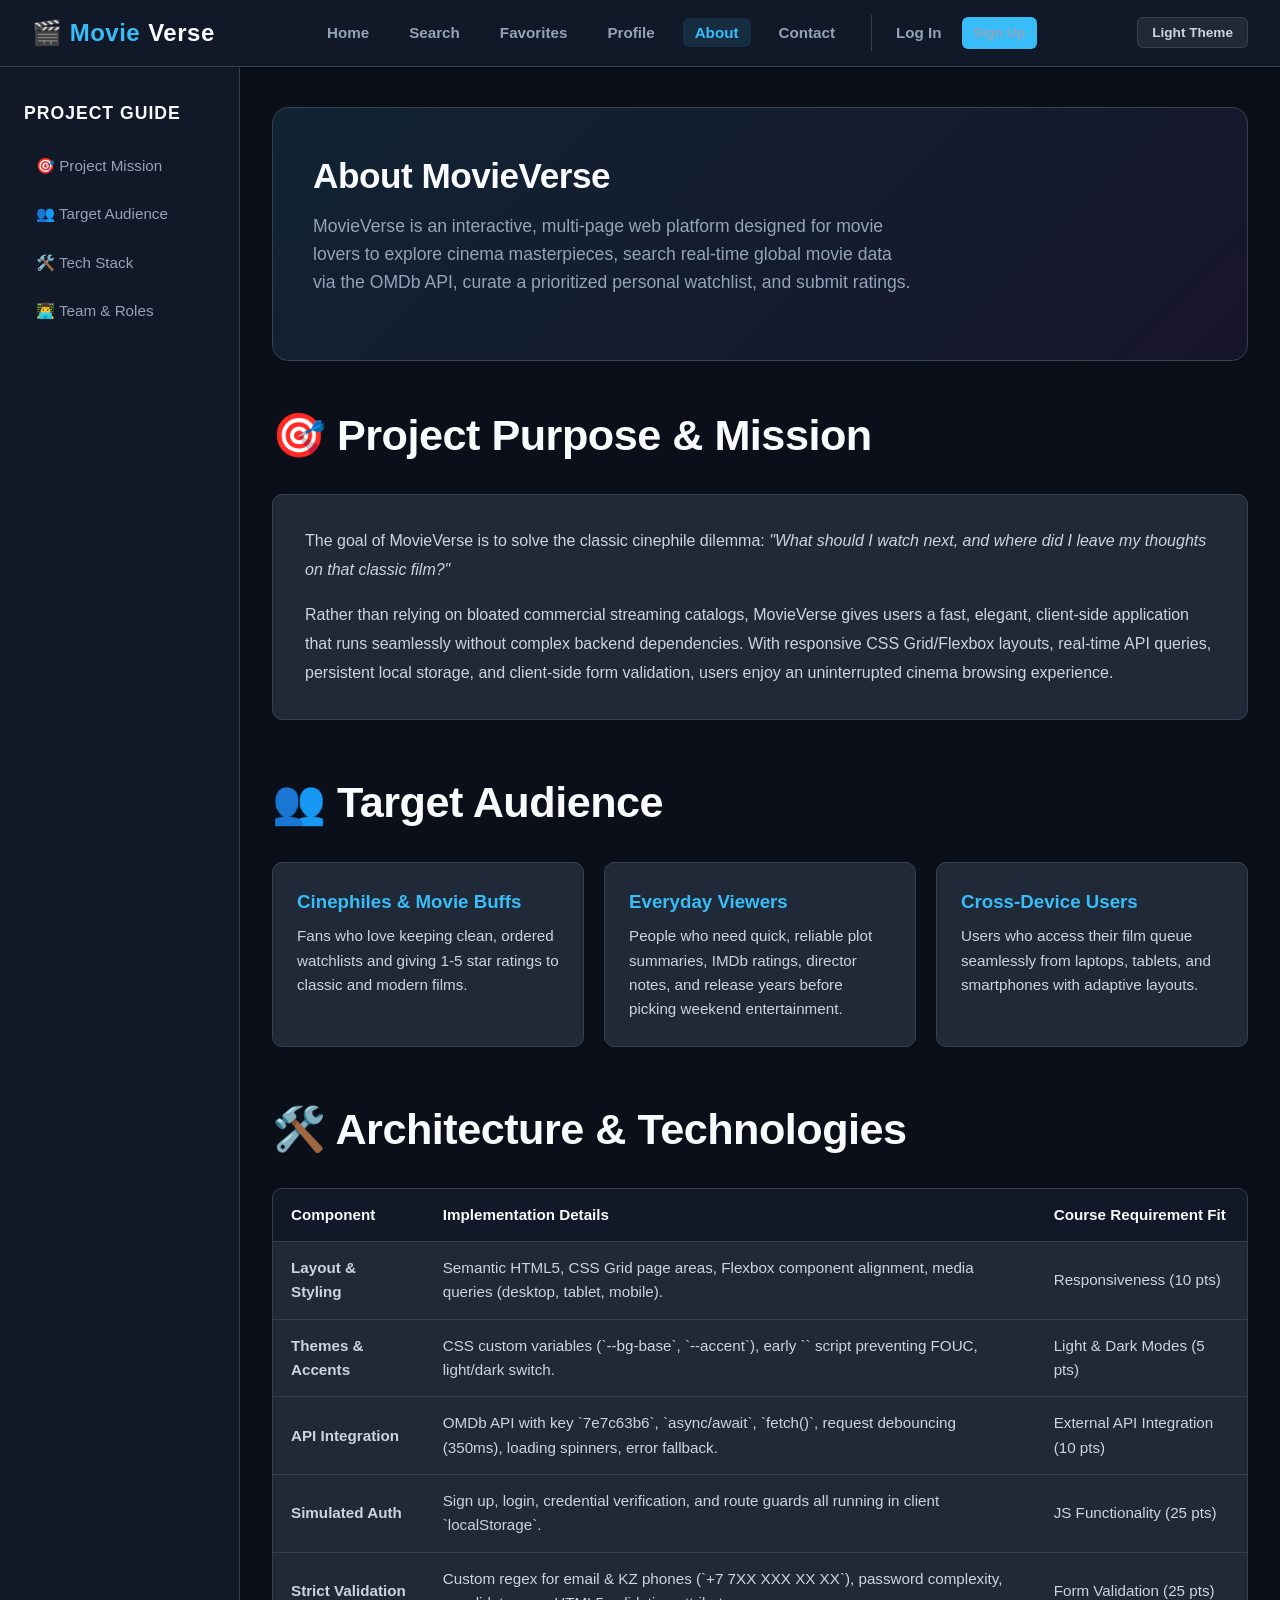
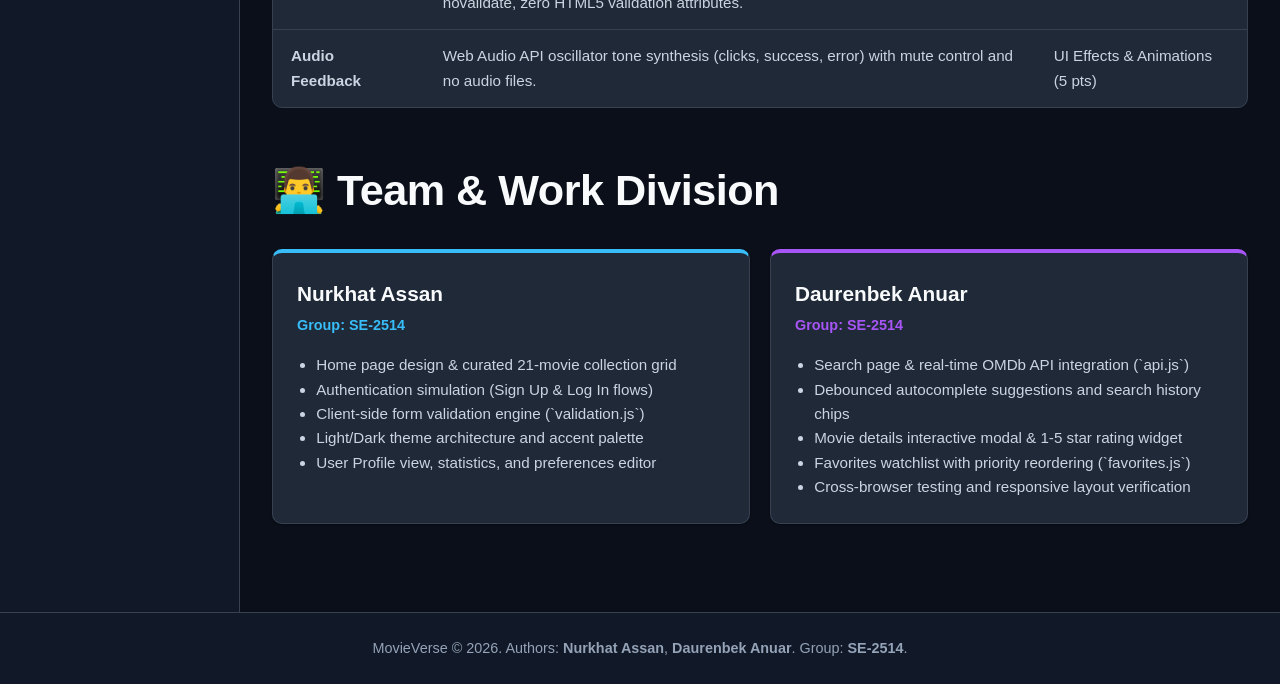
==== about.html @ d2224249 "Final project release: full responsiveness, OMDb API, auth simulation, strict JS validation, 8 pages" ====
<!DOCTYPE html>
<!-- MovieVerse - About Us & Project Architecture
     Authors: Nurkhat Assan, Daurenbek Anuar
     Group: SE-2514
-->
<html lang="en">
<head>
    <meta charset="UTF-8">
    <meta name="viewport" content="width=device-width, initial-scale=1.0">
    <meta name="description" content="Learn about MovieVerse, project mission, target audience, technology stack, and student engineering team behind it.">
    <title>MovieVerse — About</title>
    <link rel="stylesheet" href="css/style.css">
    <script>
        try {
            if (localStorage.getItem("movieverse-theme") === "light") {
                document.documentElement.classList.add("light-theme");
            }
            var savedAccent = localStorage.getItem("movieverse-accent");
            if (savedAccent) {
                document.documentElement.setAttribute("data-accent", savedAccent);
            }
        } catch (e) {}
    </script>
    <script src="js/jquery-4.0.0.min.js" defer></script>
    <script src="js/script.js" defer></script>
    <script src="js/favorites.js" defer></script>
</head>
<body>
    <div id="scroll-progress-bar"></div>
    <div id="toast-container" aria-live="polite"></div>

    <div class="page-layout">
        <!-- Header -->
        <header id="main-header">
            <nav class="nav-menu" aria-label="Main Navigation">
                <a href="index.html" class="logo">
                    🎬 Movie<span>Verse</span>
                </a>
                <ul class="nav-links">
                    <li><a href="index.html">Home</a></li>
                    <li><a href="movie.html">Search</a></li>
                    <li><a href="favorites.html">Favorites</a></li>
                    <li><a href="profile.html">Profile</a></li>
                    <li><a href="about.html" class="active">About</a></li>
                    <li><a href="contact.html">Contact</a></li>
                    <li class="nav-auth" id="nav-auth">
                        <a href="login.html">Log In</a>
                        <a href="signup.html" class="btn" style="padding: 5px 12px; font-size: 0.85rem;">Sign Up</a>
                    </li>
                </ul>
                <div class="header-tools">
                    <button type="button" class="theme-toggle" id="change-background" aria-label="Toggle Theme">
                        Light Theme
                    </button>
                </div>
            </nav>
        </header>

        <!-- Sidebar -->
        <aside class="sidebar">
            <h2>Project Guide</h2>
            <ul>
                <li><a href="#mission">🎯 Project Mission</a></li>
                <li><a href="#audience">👥 Target Audience</a></li>
                <li><a href="#architecture">🛠️ Tech Stack</a></li>
                <li><a href="#team">👨‍💻 Team & Roles</a></li>
            </ul>
        </aside>

        <!-- Main Content -->
        <main>
            <div class="container">
                <section class="greeting-box" id="mission">
                    <h1 class="greeting-text">About MovieVerse</h1>
                    <p class="greeting-subtitle">MovieVerse is an interactive, multi-page web platform designed for movie lovers to explore cinema masterpieces, search real-time global movie data via the OMDb API, curate a prioritized personal watchlist, and submit ratings.</p>
                </section>

                <!-- Project Goal & Description -->
                <section style="margin-bottom: 3rem;">
                    <div class="section-title">
                        <h2>🎯 Project Purpose & Mission</h2>
                    </div>
                    <div style="background: var(--bg-card); padding: 2rem; border-radius: var(--radius-md); border: 1px solid var(--border-color); line-height: 1.8;">
                        <p style="margin-bottom: 1rem;">
                            The goal of MovieVerse is to solve the classic cinephile dilemma: <em>"What should I watch next, and where did I leave my thoughts on that classic film?"</em>
                        </p>
                        <p>
                            Rather than relying on bloated commercial streaming catalogs, MovieVerse gives users a fast, elegant, client-side application that runs seamlessly without complex backend dependencies. With responsive CSS Grid/Flexbox layouts, real-time API queries, persistent local storage, and client-side form validation, users enjoy an uninterrupted cinema browsing experience.
                        </p>
                    </div>
                </section>

                <!-- Target Audience -->
                <section id="audience" style="margin-bottom: 3rem;">
                    <div class="section-title">
                        <h2>👥 Target Audience</h2>
                    </div>
                    <div style="display: grid; grid-template-columns: repeat(auto-fit, minmax(280px, 1fr)); gap: 20px;">
                        <div class="stat-card" style="text-align: left;">
                            <h3 style="color: var(--accent); margin-bottom: 0.5rem;">Cinephiles & Movie Buffs</h3>
                            <p style="font-size: 0.95rem; color: var(--text-secondary);">Fans who love keeping clean, ordered watchlists and giving 1-5 star ratings to classic and modern films.</p>
                        </div>
                        <div class="stat-card" style="text-align: left;">
                            <h3 style="color: var(--accent); margin-bottom: 0.5rem;">Everyday Viewers</h3>
                            <p style="font-size: 0.95rem; color: var(--text-secondary);">People who need quick, reliable plot summaries, IMDb ratings, director notes, and release years before picking weekend entertainment.</p>
                        </div>
                        <div class="stat-card" style="text-align: left;">
                            <h3 style="color: var(--accent); margin-bottom: 0.5rem;">Cross-Device Users</h3>
                            <p style="font-size: 0.95rem; color: var(--text-secondary);">Users who access their film queue seamlessly from laptops, tablets, and smartphones with adaptive layouts.</p>
                        </div>
                    </div>
                </section>

                <!-- Architecture & Tech Stack -->
                <section id="architecture" style="margin-bottom: 3rem;">
                    <div class="section-title">
                        <h2>🛠️ Architecture & Technologies</h2>
                    </div>
                    <div class="table-wrapper">
                        <table class="ratings-table">
                            <thead>
                                <tr>
                                    <th>Component</th>
                                    <th>Implementation Details</th>
                                    <th>Course Requirement Fit</th>
                                </tr>
                            </thead>
                            <tbody>
                                <tr>
                                    <td><strong>Layout & Styling</strong></td>
                                    <td>Semantic HTML5, CSS Grid page areas, Flexbox component alignment, media queries (desktop, tablet, mobile).</td>
                                    <td>Responsiveness (10 pts)</td>
                                </tr>
                                <tr>
                                    <td><strong>Themes & Accents</strong></td>
                                    <td>CSS custom variables (`--bg-base`, `--accent`), early `<head>` script preventing FOUC, light/dark switch.</td>
                                    <td>Light & Dark Modes (5 pts)</td>
                                </tr>
                                <tr>
                                    <td><strong>API Integration</strong></td>
                                    <td>OMDb API with key `7e7c63b6`, `async/await`, `fetch()`, request debouncing (350ms), loading spinners, error fallback.</td>
                                    <td>External API Integration (10 pts)</td>
                                </tr>
                                <tr>
                                    <td><strong>Simulated Auth</strong></td>
                                    <td>Sign up, login, credential verification, and route guards all running in client `localStorage`.</td>
                                    <td>JS Functionality (25 pts)</td>
                                </tr>
                                <tr>
                                    <td><strong>Strict Validation</strong></td>
                                    <td>Custom regex for email & KZ phones (`+7 7XX XXX XX XX`), password complexity, novalidate, zero HTML5 validation attributes.</td>
                                    <td>Form Validation (25 pts)</td>
                                </tr>
                                <tr>
                                    <td><strong>Audio Feedback</strong></td>
                                    <td>Web Audio API oscillator tone synthesis (clicks, success, error) with mute control and no audio files.</td>
                                    <td>UI Effects & Animations (5 pts)</td>
                                </tr>
                            </tbody>
                        </table>
                    </div>
                </section>

                <!-- Team Work Division -->
                <section id="team" style="margin-bottom: 3rem;">
                    <div class="section-title">
                        <h2>👨‍💻 Team & Work Division</h2>
                    </div>
                    <div style="display: grid; grid-template-columns: repeat(auto-fit, minmax(300px, 1fr)); gap: 20px;">
                        <div class="stat-card" style="text-align: left; border-top: 4px solid var(--accent);">
                            <h3 style="font-size: 1.3rem; color: var(--text-primary); margin-bottom: 4px;">Nurkhat Assan</h3>
                            <p style="color: var(--accent); font-weight: 600; font-size: 0.9rem; margin-bottom: 1rem;">Group: SE-2514</p>
                            <ul style="padding-left: 1.2rem; color: var(--text-secondary); line-height: 1.6; font-size: 0.95rem;">
                                <li>Home page design & curated 21-movie collection grid</li>
                                <li>Authentication simulation (Sign Up & Log In flows)</li>
                                <li>Client-side form validation engine (`validation.js`)</li>
                                <li>Light/Dark theme architecture and accent palette</li>
                                <li>User Profile view, statistics, and preferences editor</li>
                            </ul>
                        </div>

                        <div class="stat-card" style="text-align: left; border-top: 4px solid #a855f7;">
                            <h3 style="font-size: 1.3rem; color: var(--text-primary); margin-bottom: 4px;">Daurenbek Anuar</h3>
                            <p style="color: #a855f7; font-weight: 600; font-size: 0.9rem; margin-bottom: 1rem;">Group: SE-2514</p>
                            <ul style="padding-left: 1.2rem; color: var(--text-secondary); line-height: 1.6; font-size: 0.95rem;">
                                <li>Search page & real-time OMDb API integration (`api.js`)</li>
                                <li>Debounced autocomplete suggestions and search history chips</li>
                                <li>Movie details interactive modal & 1-5 star rating widget</li>
                                <li>Favorites watchlist with priority reordering (`favorites.js`)</li>
                                <li>Cross-browser testing and responsive layout verification</li>
                            </ul>
                        </div>
                    </div>
                </section>
            </div>
        </main>

        <!-- Footer -->
        <footer>
            <p>MovieVerse &copy; 2026. Authors: <strong>Nurkhat Assan</strong>, <strong>Daurenbek Anuar</strong>. Group: <strong>SE-2514</strong>.</p>
        </footer>
    </div>
</body>
</html>
---- css/style.css ----
/* MovieVerse - Main Stylesheet
   Responsive CSS Grid & Flexbox, Dark & Light Themes, Animations, Accessibility
   Authors: Nurkhat Assan, Daurenbek Anuar
*/

:root {
    --bg-base: #0b0f19;
    --bg-surface: #111827;
    --bg-card: #1f2937;
    --bg-card-hover: #263346;
    --border-color: #374151;
    --border-light: #4b5563;
    
    --text-primary: #f8fafc;
    --text-secondary: #cbd5e1;
    --text-muted: #94a3b8;
    
    --accent: #38bdf8;
    --accent-hover: #0284c7;
    --accent-text: #38bdf8;
    --accent-contrast: #0b0f19;
    
    --danger: #ef4444;
    --danger-bg: rgba(239, 68, 68, 0.15);
    --success: #10b981;
    --success-bg: rgba(16, 185, 129, 0.15);
    --warning: #f59e0b;
    --warning-bg: rgba(245, 158, 11, 0.15);
    
    --shadow-sm: 0 1px 2px 0 rgba(0, 0, 0, 0.3);
    --shadow-md: 0 4px 6px -1px rgba(0, 0, 0, 0.4), 0 2px 4px -2px rgba(0, 0, 0, 0.4);
    --shadow-lg: 0 10px 15px -3px rgba(0, 0, 0, 0.5), 0 4px 6px -4px rgba(0, 0, 0, 0.5);
    
    --radius-sm: 6px;
    --radius-md: 10px;
    --radius-lg: 16px;
    --radius-full: 9999px;
    
    --transition-fast: 0.15s ease;
    --transition-normal: 0.25s ease;
}

/* Light Theme Variables */
html.light-theme {
    --bg-base: #f8fafc;
    --bg-surface: #ffffff;
    --bg-card: #ffffff;
    --bg-card-hover: #f1f5f9;
    --border-color: #e2e8f0;
    --border-light: #cbd5e1;
    
    --text-primary: #0f172a;
    --text-secondary: #334155;
    --text-muted: #64748b;
    
    --accent: #0284c7;
    --accent-hover: #0369a1;
    --accent-text: #0284c7;
    --accent-contrast: #ffffff;
    
    --danger: #dc2626;
    --danger-bg: #fee2e2;
    --success: #059669;
    --success-bg: #d1fae5;
    --warning: #d97706;
    --warning-bg: #fef3c7;
    
    --shadow-sm: 0 1px 3px 0 rgba(0, 0, 0, 0.08);
    --shadow-md: 0 4px 6px -1px rgba(0, 0, 0, 0.08), 0 2px 4px -2px rgba(0, 0, 0, 0.04);
    --shadow-lg: 0 10px 15px -3px rgba(0, 0, 0, 0.08), 0 4px 6px -4px rgba(0, 0, 0, 0.04);
}

/* Accent Themes */
[data-accent="crimson"] {
    --accent: #f43f5e;
    --accent-hover: #e11d48;
    --accent-text: #f43f5e;
}
html.light-theme[data-accent="crimson"] {
    --accent: #e11d48;
    --accent-hover: #be123c;
    --accent-text: #e11d48;
}

[data-accent="gold"] {
    --accent: #f59e0b;
    --accent-hover: #d97706;
    --accent-text: #f59e0b;
}
html.light-theme[data-accent="gold"] {
    --accent: #d97706;
    --accent-hover: #b45309;
    --accent-text: #d97706;
}

[data-accent="emerald"] {
    --accent: #10b981;
    --accent-hover: #059669;
    --accent-text: #10b981;
}
html.light-theme[data-accent="emerald"] {
    --accent: #059669;
    --accent-hover: #047857;
    --accent-text: #059669;
}

/* Global Reset & Base */
* {
    margin: 0;
    padding: 0;
    box-sizing: border-box;
}

html {
    scroll-behavior: smooth;
}

body {
    min-height: 100vh;
    font-family: 'Segoe UI', -apple-system, BlinkMacSystemFont, Roboto, sans-serif;
    background-color: var(--bg-base);
    color: var(--text-secondary);
    line-height: 1.6;
    transition: background-color var(--transition-normal), color var(--transition-normal);
}

/* Scroll Progress Bar */
#scroll-progress-bar {
    position: fixed;
    top: 0;
    left: 0;
    width: 0%;
    height: 4px;
    background: linear-gradient(90deg, var(--accent), #a855f7);
    z-index: 1000;
    transition: width 0.1s ease-out;
}

/* Grid Layout */
.page-layout {
    min-height: 100vh;
    display: grid;
    grid-template-columns: 240px minmax(0, 1fr);
    grid-template-rows: auto minmax(0, 1fr) auto;
    grid-template-areas:
        "header header"
        "sidebar main"
        "footer footer";
}

/* Header */
#main-header {
    grid-area: header;
    background-color: var(--bg-surface);
    border-bottom: 1px solid var(--border-color);
    padding: 0.85rem 2rem;
    position: sticky;
    top: 0;
    z-index: 100;
    box-shadow: var(--shadow-sm);
    transition: background-color var(--transition-normal), border-color var(--transition-normal);
}

.nav-menu {
    display: flex;
    justify-content: space-between;
    align-items: center;
    max-width: 1400px;
    margin: 0 auto;
    gap: 20px;
}

.logo {
    color: var(--accent);
    font-size: 1.5rem;
    font-weight: 800;
    letter-spacing: 0.5px;
    white-space: nowrap;
    text-decoration: none;
    display: flex;
    align-items: center;
    gap: 8px;
}

.logo span {
    color: var(--text-primary);
}

.nav-links {
    list-style: none;
    display: flex;
    align-items: center;
    gap: 16px;
    flex-wrap: wrap;
}

.nav-links a {
    color: var(--text-muted);
    text-decoration: none;
    font-weight: 600;
    font-size: 0.95rem;
    padding: 6px 12px;
    border-radius: var(--radius-sm);
    transition: all var(--transition-fast);
}

.nav-links a:hover {
    color: var(--text-primary);
    background-color: rgba(255, 255, 255, 0.05);
}

html.light-theme .nav-links a:hover {
    background-color: rgba(0, 0, 0, 0.05);
}

.nav-links a.active {
    color: var(--accent);
    background-color: rgba(56, 189, 248, 0.12);
}

.nav-auth {
    display: flex;
    align-items: center;
    gap: 8px;
    margin-left: 8px;
    padding-left: 12px;
    border-left: 1px solid var(--border-color);
}

.auth-logout {
    background: transparent;
    border: 1px solid var(--border-color);
    color: var(--text-muted);
    padding: 5px 12px;
    border-radius: var(--radius-sm);
    font-size: 0.85rem;
    cursor: pointer;
    transition: all var(--transition-fast);
}

.auth-logout:hover {
    color: var(--danger);
    border-color: var(--danger);
}

/* Header Tools */
.header-tools {
    display: flex;
    align-items: center;
    gap: 10px;
}

.tool-btn, .theme-toggle {
    display: inline-flex;
    align-items: center;
    justify-content: center;
    background: var(--bg-card);
    border: 1px solid var(--border-color);
    color: var(--text-secondary);
    padding: 7px 14px;
    font-size: 0.85rem;
    font-weight: 600;
    border-radius: var(--radius-sm);
    cursor: pointer;
    transition: all var(--transition-fast);
}

.tool-btn {
    padding: 7px;
    width: 36px;
    height: 36px;
}

.tool-btn svg {
    width: 18px;
    height: 18px;
}

.tool-btn:hover, .theme-toggle:hover {
    border-color: var(--accent);
    color: var(--accent);
    transform: translateY(-1px);
}

/* Accent Picker Panel */
.accent-picker {
    position: relative;
}

.accent-panel {
    position: absolute;
    top: calc(100% + 8px);
    right: 0;
    background: var(--bg-surface);
    border: 1px solid var(--border-color);
    border-radius: var(--radius-md);
    padding: 10px;
    box-shadow: var(--shadow-lg);
    z-index: 200;
}

.accent-options {
    display: flex;
    gap: 8px;
}

.accent-swatch {
    width: 24px;
    height: 24px;
    border-radius: 50%;
    border: 2px solid transparent;
    cursor: pointer;
    transition: transform var(--transition-fast);
}

.accent-swatch[data-accent="sky"] { background: #38bdf8; }
.accent-swatch[data-accent="crimson"] { background: #f43f5e; }
.accent-swatch[data-accent="gold"] { background: #f59e0b; }
.accent-swatch[data-accent="emerald"] { background: #10b981; }

.accent-swatch:hover {
    transform: scale(1.15);
}

.accent-swatch[aria-pressed="true"] {
    border-color: var(--text-primary);
    box-shadow: 0 0 0 2px var(--accent);
}

/* Sidebar */
.sidebar {
    grid-area: sidebar;
    background-color: var(--bg-surface);
    border-right: 1px solid var(--border-color);
    padding: 2rem 1.5rem;
    transition: background-color var(--transition-normal), border-color var(--transition-normal);
}

.sidebar h2 {
    color: var(--text-primary);
    font-size: 1.1rem;
    text-transform: uppercase;
    letter-spacing: 1px;
    margin-bottom: 1.2rem;
    font-weight: 700;
}

.sidebar ul {
    list-style: none;
    display: flex;
    flex-direction: column;
    gap: 8px;
}

.sidebar a {
    color: var(--text-muted);
    text-decoration: none;
    display: flex;
    align-items: center;
    gap: 10px;
    padding: 8px 12px;
    border-radius: var(--radius-sm);
    font-weight: 500;
    font-size: 0.95rem;
    transition: all var(--transition-fast);
}

.sidebar a:hover {
    color: var(--text-primary);
    background-color: rgba(255, 255, 255, 0.05);
    padding-left: 16px;
}

html.light-theme .sidebar a:hover {
    background-color: rgba(0, 0, 0, 0.05);
}

/* Main Container */
main {
    grid-area: main;
    padding: 2.5rem 2rem;
    max-width: 1300px;
    width: 100%;
    margin: 0 auto;
}

.container {
    width: 100%;
}

.section-title {
    color: var(--text-primary);
    font-size: 1.8rem;
    font-weight: 800;
    margin-bottom: 1.5rem;
    letter-spacing: -0.5px;
    display: flex;
    align-items: center;
    justify-content: space-between;
}

/* Footer */
footer {
    grid-area: footer;
    background-color: var(--bg-surface);
    border-top: 1px solid var(--border-color);
    padding: 1.5rem 2rem;
    text-align: center;
    color: var(--text-muted);
    font-size: 0.9rem;
    transition: background-color var(--transition-normal), border-color var(--transition-normal);
}

/* Buttons */
.btn {
    display: inline-flex;
    align-items: center;
    justify-content: center;
    gap: 8px;
    background-color: var(--accent);
    color: var(--accent-contrast);
    border: none;
    padding: 10px 20px;
    border-radius: var(--radius-sm);
    font-weight: 600;
    font-size: 0.95rem;
    text-decoration: none;
    cursor: pointer;
    transition: all var(--transition-fast);
    box-shadow: var(--shadow-sm);
}

.btn:hover {
    background-color: var(--accent-hover);
    transform: translateY(-2px);
    box-shadow: var(--shadow-md);
}

.btn:active {
    transform: translateY(0);
}

.btn-secondary {
    background-color: transparent;
    border: 1px solid var(--border-light);
    color: var(--text-primary);
}

.btn-secondary:hover {
    background-color: rgba(255, 255, 255, 0.08);
    border-color: var(--text-muted);
}

html.light-theme .btn-secondary:hover {
    background-color: rgba(0, 0, 0, 0.05);
}

.btn-danger {
    background-color: var(--danger);
    color: #ffffff;
}

.btn-danger:hover {
    background-color: #b91c1c;
}

.button-row {
    display: flex;
    gap: 12px;
    flex-wrap: wrap;
    align-items: center;
}

/* Greeting Box & Hero */
.greeting-box {
    background: linear-gradient(135deg, rgba(56, 189, 248, 0.12), rgba(168, 85, 247, 0.08));
    border: 1px solid var(--border-color);
    border-radius: var(--radius-lg);
    padding: 2.5rem;
    margin-bottom: 2.5rem;
    position: relative;
    overflow: hidden;
}

.greeting-text {
    display: block;
    font-size: 2.2rem;
    font-weight: 800;
    color: var(--text-primary);
    margin-bottom: 0.5rem;
    letter-spacing: -0.5px;
}

.greeting-subtitle {
    display: block;
    font-size: 1.1rem;
    color: var(--text-muted);
    margin-bottom: 1.5rem;
    max-width: 600px;
}

/* Stats Section */
.stats-section {
    display: grid;
    grid-template-columns: repeat(auto-fit, minmax(200px, 1fr));
    gap: 20px;
    margin-bottom: 3rem;
}

.stat-card {
    background-color: var(--bg-card);
    border: 1px solid var(--border-color);
    border-radius: var(--radius-md);
    padding: 1.5rem;
    text-align: center;
    box-shadow: var(--shadow-sm);
    transition: transform var(--transition-fast), border-color var(--transition-fast);
}

.stat-card:hover {
    transform: translateY(-3px);
    border-color: var(--accent);
}

.counter-value {
    font-size: 2.5rem;
    font-weight: 800;
    color: var(--accent);
    line-height: 1.2;
    margin-bottom: 0.3rem;
}

.stat-label {
    font-size: 0.9rem;
    color: var(--text-muted);
    font-weight: 600;
}

/* Filter Bar */
.filter-bar {
    display: flex;
    align-items: center;
    gap: 12px;
    margin-bottom: 2rem;
    flex-wrap: wrap;
}

.filter-bar span {
    font-weight: 600;
    color: var(--text-primary);
    margin-right: 4px;
}

.filter-btn {
    background-color: var(--bg-card);
    border: 1px solid var(--border-color);
    color: var(--text-muted);
    padding: 6px 16px;
    border-radius: var(--radius-full);
    font-size: 0.9rem;
    font-weight: 600;
    cursor: pointer;
    transition: all var(--transition-fast);
}

.filter-btn:hover {
    color: var(--text-primary);
    border-color: var(--accent);
}

.filter-btn.active {
    background-color: var(--accent);
    color: var(--accent-contrast);
    border-color: var(--accent);
}

/* Movie Card Grid */
.movie-grid {
    display: grid;
    grid-template-columns: repeat(auto-fill, minmax(220px, 1fr));
    gap: 24px;
    margin-bottom: 3.5rem;
}

.movie-card {
    background-color: var(--bg-card);
    border: 1px solid var(--border-color);
    border-radius: var(--radius-md);
    overflow: hidden;
    position: relative;
    display: flex;
    flex-direction: column;
    box-shadow: var(--shadow-sm);
    transition: transform var(--transition-normal), box-shadow var(--transition-normal), border-color var(--transition-normal);
}

.movie-card:hover {
    transform: translateY(-6px);
    box-shadow: var(--shadow-lg);
    border-color: var(--accent);
}

.card-poster-wrap {
    position: relative;
    width: 100%;
    aspect-ratio: 2 / 3;
    background-color: #0f172a;
    overflow: hidden;
}

.card-poster-wrap img {
    width: 100%;
    height: 100%;
    object-fit: cover;
    transition: transform var(--transition-normal);
}

.movie-card:hover .card-poster-wrap img {
    transform: scale(1.05);
}

.fav-btn {
    position: absolute;
    top: 10px;
    right: 10px;
    width: 36px;
    height: 36px;
    border-radius: 50%;
    background-color: rgba(15, 23, 42, 0.75);
    backdrop-filter: blur(4px);
    border: 1px solid rgba(255, 255, 255, 0.2);
    color: #e2e8f0;
    font-size: 1.2rem;
    display: flex;
    align-items: center;
    justify-content: center;
    cursor: pointer;
    transition: all var(--transition-fast);
    z-index: 10;
}

.fav-btn:hover {
    transform: scale(1.15);
    background-color: var(--accent);
    color: #ffffff;
}

.fav-btn.active {
    color: #facc15;
    border-color: #facc15;
}

.movie-info {
    padding: 1.2rem;
    display: flex;
    flex-direction: column;
    flex-grow: 1;
    justify-content: space-between;
}

.movie-info h3 {
    font-size: 1.05rem;
    font-weight: 700;
    color: var(--text-primary);
    margin-bottom: 0.3rem;
    line-height: 1.3;
}

.movie-info p {
    font-size: 0.85rem;
    color: var(--text-muted);
    margin-bottom: 0.8rem;
}

.movie-meta-tags {
    display: flex;
    align-items: center;
    justify-content: space-between;
    font-size: 0.8rem;
    color: var(--text-muted);
}

.badge {
    display: inline-block;
    padding: 2px 8px;
    border-radius: var(--radius-sm);
    font-size: 0.75rem;
    font-weight: 700;
    background-color: rgba(56, 189, 248, 0.15);
    color: var(--accent);
}

/* Quote Box */
.quote-box {
    background-color: var(--bg-card);
    border: 1px solid var(--border-color);
    border-left: 4px solid var(--accent);
    border-radius: var(--radius-md);
    padding: 2rem;
    margin-bottom: 3rem;
}

.quote-content {
    margin-bottom: 1.5rem;
}

#quote-text {
    font-size: 1.25rem;
    font-style: italic;
    color: var(--text-primary);
    line-height: 1.5;
}

.copy-btn {
    background-color: transparent;
    border: 1px solid var(--border-light);
    color: var(--text-secondary);
    padding: 8px 16px;
    border-radius: var(--radius-sm);
    font-weight: 600;
    cursor: pointer;
    transition: all var(--transition-fast);
}

.copy-btn:hover {
    border-color: var(--accent);
    color: var(--accent);
}

/* Forms & Cards */
.form-card {
    background-color: var(--bg-card);
    border: 1px solid var(--border-color);
    border-radius: var(--radius-lg);
    padding: 2.5rem;
    max-width: 650px;
    margin: 0 auto 3rem auto;
    box-shadow: var(--shadow-md);
}

.form-group {
    margin-bottom: 1.5rem;
    position: relative;
}

.form-group label {
    display: block;
    margin-bottom: 0.5rem;
    font-weight: 600;
    font-size: 0.95rem;
    color: var(--text-primary);
}

.form-group input,
.form-group select,
.form-group textarea {
    width: 100%;
    padding: 11px 16px;
    background-color: var(--bg-surface);
    border: 1px solid var(--border-color);
    border-radius: var(--radius-sm);
    color: var(--text-primary);
    font-family: inherit;
    font-size: 0.95rem;
    transition: border-color var(--transition-fast), box-shadow var(--transition-fast);
}

.form-group input:focus,
.form-group select:focus,
.form-group textarea:focus {
    outline: none;
    border-color: var(--accent);
    box-shadow: 0 0 0 3px rgba(56, 189, 248, 0.2);
}

.form-group input[aria-invalid="true"],
.form-group textarea[aria-invalid="true"] {
    border-color: var(--danger) !important;
    box-shadow: 0 0 0 3px var(--danger-bg) !important;
}

.field-error {
    color: var(--danger);
    font-size: 0.85rem;
    margin-top: 6px;
    font-weight: 500;
    display: flex;
    align-items: center;
    gap: 4px;
}

.field-hint {
    font-size: 0.8rem;
    color: var(--text-muted);
    margin-top: 4px;
}

.char-counter {
    display: block;
    text-align: right;
    font-size: 0.8rem;
    color: var(--text-muted);
    margin-top: 4px;
}

.char-counter.is-over-limit {
    color: var(--danger);
    font-weight: bold;
}

.form-status {
    padding: 12px 16px;
    border-radius: var(--radius-sm);
    margin-bottom: 1.5rem;
    font-size: 0.95rem;
    display: none;
}

.form-status.is-success {
    display: block;
    background-color: var(--success-bg);
    color: var(--success);
    border: 1px solid var(--success);
}

.form-status.is-error {
    display: block;
    background-color: var(--danger-bg);
    color: var(--danger);
    border: 1px solid var(--danger);
}

/* Tables */
.table-wrapper {
    width: 100%;
    overflow-x: auto;
    border: 1px solid var(--border-color);
    border-radius: var(--radius-md);
    background-color: var(--bg-card);
    margin-bottom: 2rem;
}

.ratings-table {
    width: 100%;
    border-collapse: collapse;
    text-align: left;
    font-size: 0.95rem;
}

.ratings-table th {
    background-color: var(--bg-surface);
    color: var(--text-primary);
    padding: 14px 18px;
    font-weight: 700;
    border-bottom: 1px solid var(--border-color);
}

.ratings-table td {
    padding: 14px 18px;
    border-bottom: 1px solid var(--border-color);
    color: var(--text-secondary);
}

.ratings-table tr:last-child td {
    border-bottom: none;
}

.ratings-table tr:hover td {
    background-color: rgba(255, 255, 255, 0.02);
}

/* Search Page & Autocomplete */
.search-box {
    margin-bottom: 2rem;
}

.search-wrapper {
    position: relative;
    display: flex;
    gap: 12px;
}

.search-wrapper input {
    flex-grow: 1;
    padding: 12px 18px;
    background-color: var(--bg-card);
    border: 1px solid var(--border-color);
    border-radius: var(--radius-sm);
    color: var(--text-primary);
    font-size: 1rem;
    transition: border-color var(--transition-fast);
}

.search-wrapper input:focus {
    outline: none;
    border-color: var(--accent);
    box-shadow: 0 0 0 3px rgba(56, 189, 248, 0.2);
}

.autocomplete-dropdown {
    position: absolute;
    top: calc(100% + 4px);
    left: 0;
    right: 0;
    background: var(--bg-surface);
    border: 1px solid var(--border-color);
    border-radius: var(--radius-sm);
    box-shadow: var(--shadow-lg);
    z-index: 150;
    max-height: 280px;
    overflow-y: auto;
    list-style: none;
}

.autocomplete-dropdown li {
    padding: 10px 16px;
    cursor: pointer;
    font-size: 0.95rem;
    color: var(--text-secondary);
    border-bottom: 1px solid var(--border-color);
    display: flex;
    justify-content: space-between;
}

.autocomplete-dropdown li:last-child {
    border-bottom: none;
}

.autocomplete-dropdown li:hover,
.autocomplete-dropdown li.selected {
    background-color: rgba(56, 189, 248, 0.12);
    color: var(--accent);
}

.search-chips-wrapper {
    display: flex;
    align-items: center;
    gap: 8px;
    flex-wrap: wrap;
    margin-bottom: 1.5rem;
}

.search-chips-wrapper span {
    font-size: 0.85rem;
    color: var(--text-muted);
}

.search-chip {
    background-color: var(--bg-card);
    border: 1px solid var(--border-color);
    color: var(--text-secondary);
    padding: 4px 12px;
    border-radius: var(--radius-full);
    font-size: 0.85rem;
    cursor: pointer;
    transition: all var(--transition-fast);
}

.search-chip:hover {
    border-color: var(--accent);
    color: var(--accent);
}

/* Spinner & State Boxes */
.spinner {
    display: inline-block;
    width: 20px;
    height: 20px;
    border: 3px solid rgba(255, 255, 255, 0.2);
    border-radius: 50%;
    border-top-color: var(--accent);
    animation: spin 0.8s linear infinite;
}

@keyframes spin {
    to { transform: rotate(360deg); }
}

.state-box {
    text-align: center;
    padding: 3rem 1.5rem;
    background-color: var(--bg-card);
    border: 1px dashed var(--border-light);
    border-radius: var(--radius-lg);
    margin: 2rem 0;
}

.state-box.is-error {
    border-color: var(--danger);
    background-color: var(--danger-bg);
}

.state-box h3 {
    font-size: 1.3rem;
    color: var(--text-primary);
    margin-bottom: 0.5rem;
}

.state-box p {
    color: var(--text-muted);
    margin-bottom: 1.2rem;
}

/* Modal Dialog */
.modal-overlay {
    position: fixed;
    top: 0;
    left: 0;
    right: 0;
    bottom: 0;
    background-color: rgba(0, 0, 0, 0.75);
    backdrop-filter: blur(5px);
    display: flex;
    align-items: center;
    justify-content: center;
    padding: 20px;
    z-index: 1000;
    opacity: 0;
    pointer-events: none;
    transition: opacity var(--transition-normal);
}

.modal-overlay.is-active {
    opacity: 1;
    pointer-events: auto;
}

.modal-content {
    background-color: var(--bg-surface);
    border: 1px solid var(--border-color);
    border-radius: var(--radius-lg);
    max-width: 750px;
    width: 100%;
    max-height: 90vh;
    overflow-y: auto;
    padding: 2.5rem;
    position: relative;
    box-shadow: var(--shadow-lg);
    transform: translateY(20px);
    transition: transform var(--transition-normal);
}

.modal-overlay.is-active .modal-content {
    transform: translateY(0);
}

.modal-close {
    position: absolute;
    top: 1.5rem;
    right: 1.5rem;
    background: transparent;
    border: none;
    color: var(--text-muted);
    font-size: 1.8rem;
    cursor: pointer;
    line-height: 1;
    transition: color var(--transition-fast);
}

.modal-close:hover {
    color: var(--danger);
}

.modal-body {
    display: grid;
    grid-template-columns: 220px 1fr;
    gap: 25px;
}

.modal-poster {
    width: 100%;
    border-radius: var(--radius-md);
    box-shadow: var(--shadow-md);
}

.modal-details h2 {
    font-size: 1.8rem;
    color: var(--text-primary);
    margin-bottom: 0.4rem;
}

.modal-badges {
    display: flex;
    gap: 8px;
    flex-wrap: wrap;
    margin-bottom: 1.2rem;
}

.modal-plot {
    font-size: 0.95rem;
    color: var(--text-secondary);
    margin-bottom: 1.5rem;
    line-height: 1.6;
}

.modal-meta-row {
    margin-bottom: 0.6rem;
    font-size: 0.9rem;
}

.modal-meta-row strong {
    color: var(--text-primary);
}

/* Rating Widget */
.rating-selector {
    margin-top: 1.5rem;
    padding-top: 1.5rem;
    border-top: 1px solid var(--border-color);
}

.stars-interactive {
    display: inline-flex;
    gap: 6px;
    font-size: 1.6rem;
    color: var(--border-light);
    cursor: pointer;
}

.stars-interactive span {
    transition: color var(--transition-fast), transform var(--transition-fast);
}

.stars-interactive span:hover,
.stars-interactive span.hovered,
.stars-interactive span.active {
    color: #facc15;
    transform: scale(1.15);
}

/* Toast Notifications */
#toast-container {
    position: fixed;
    bottom: 24px;
    right: 24px;
    display: flex;
    flex-direction: column;
    gap: 12px;
    z-index: 2000;
    pointer-events: none;
}

.toast {
    background-color: var(--bg-card);
    color: var(--text-primary);
    border: 1px solid var(--border-color);
    border-left: 4px solid var(--accent);
    padding: 14px 20px;
    border-radius: var(--radius-md);
    box-shadow: var(--shadow-lg);
    font-weight: 500;
    font-size: 0.95rem;
    display: flex;
    align-items: center;
    gap: 12px;
    pointer-events: auto;
    animation: toast-in 0.3s cubic-bezier(0.16, 1, 0.3, 1) forwards;
}

.toast.toast-error {
    border-left-color: var(--danger);
}

.toast.toast-success {
    border-left-color: var(--success);
}

@keyframes toast-in {
    from {
        transform: translateY(20px);
        opacity: 0;
    }
    to {
        transform: translateY(0);
        opacity: 1;
    }
}

/* Responsive Media Queries */
@media (max-width: 1024px) {
    .page-layout {
        grid-template-columns: 200px minmax(0, 1fr);
    }
    .modal-body {
        grid-template-columns: 180px 1fr;
    }
}

@media (max-width: 820px) {
    .page-layout {
        grid-template-columns: 1fr;
        grid-template-areas:
            "header"
            "main"
            "footer";
    }
    
    .sidebar {
        display: none;
    }
    
    #main-header {
        padding: 0.8rem 1rem;
    }
    
    .nav-menu {
        flex-wrap: wrap;
    }
    
    .nav-links {
        order: 3;
        width: 100%;
        justify-content: flex-start;
        overflow-x: auto;
        white-space: nowrap;
        padding-bottom: 4px;
    }
    
    .modal-body {
        grid-template-columns: 1fr;
    }
    
    .modal-poster {
        max-width: 200px;
        margin: 0 auto;
    }
}

@media (max-width: 520px) {
    main {
        padding: 1.5rem 1rem;
    }
    
    .greeting-box {
        padding: 1.5rem;
    }
    
    .greeting-text {
        font-size: 1.6rem;
    }
    
    .movie-grid {
        grid-template-columns: repeat(auto-fill, minmax(150px, 1fr));
        gap: 16px;
    }
    
    .form-card {
        padding: 1.5rem;
    }
}

/* Accessibility */
@media (prefers-reduced-motion: reduce) {
    *, *::before, *::after {
        animation-duration: 0.01ms !important;
        animation-iteration-count: 1 !important;
        transition-duration: 0.01ms !important;
        scroll-behavior: auto !important;
    }
}
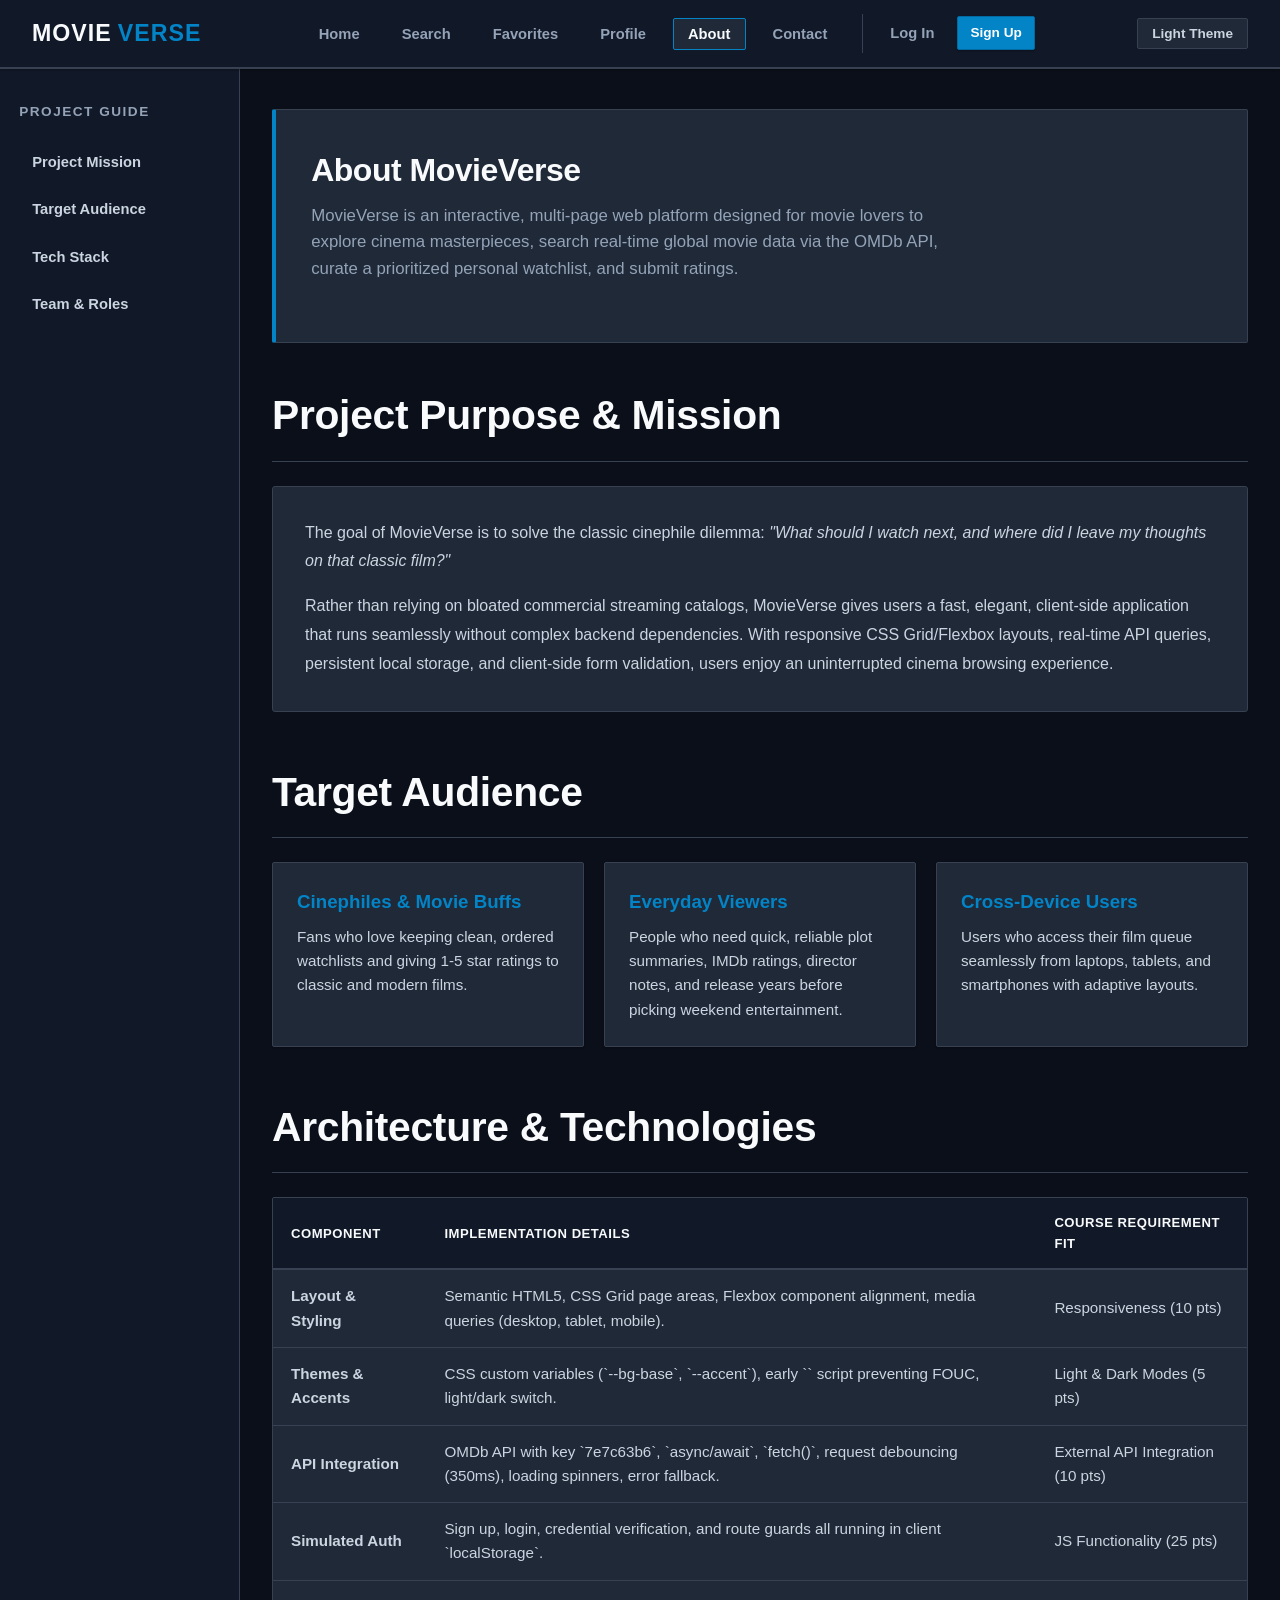
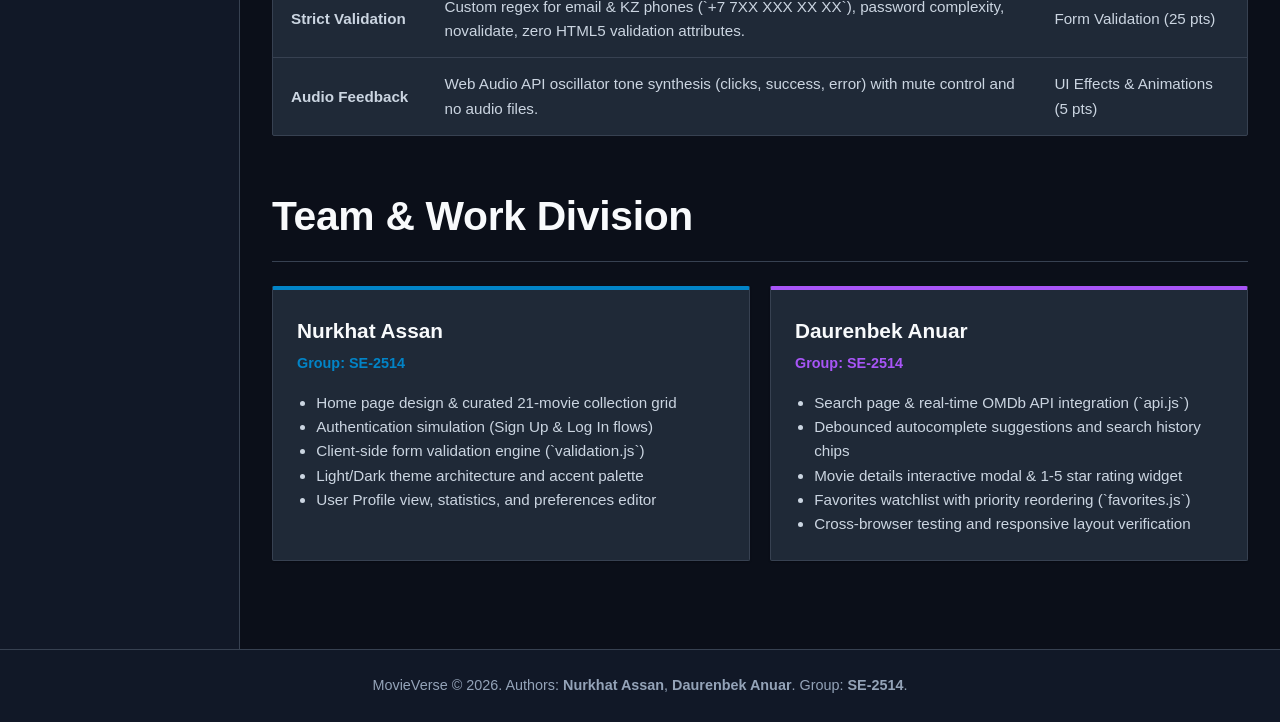
==== commit 173c5710: "UI refinement: remove all emojis, fix Sign Up text contrast, sharp rugged filter buttons, natural me" ====
--- a/about.html
+++ b/about.html
@@ -34,7 +34,7 @@
         <header id="main-header">
             <nav class="nav-menu" aria-label="Main Navigation">
                 <a href="index.html" class="logo">
-                    🎬 Movie<span>Verse</span>
+                    Movie<span>Verse</span>
                 </a>
                 <ul class="nav-links">
                     <li><a href="index.html">Home</a></li>
@@ -60,10 +60,10 @@
         <aside class="sidebar">
             <h2>Project Guide</h2>
             <ul>
-                <li><a href="#mission">🎯 Project Mission</a></li>
-                <li><a href="#audience">👥 Target Audience</a></li>
-                <li><a href="#architecture">🛠️ Tech Stack</a></li>
-                <li><a href="#team">👨‍💻 Team & Roles</a></li>
+                <li><a href="#mission">Project Mission</a></li>
+                <li><a href="#audience">Target Audience</a></li>
+                <li><a href="#architecture">Tech Stack</a></li>
+                <li><a href="#team">Team & Roles</a></li>
             </ul>
         </aside>
 
@@ -78,7 +78,7 @@
                 <!-- Project Goal & Description -->
                 <section style="margin-bottom: 3rem;">
                     <div class="section-title">
-                        <h2>🎯 Project Purpose & Mission</h2>
+                        <h2>Project Purpose & Mission</h2>
                     </div>
                     <div style="background: var(--bg-card); padding: 2rem; border-radius: var(--radius-md); border: 1px solid var(--border-color); line-height: 1.8;">
                         <p style="margin-bottom: 1rem;">
@@ -93,7 +93,7 @@
                 <!-- Target Audience -->
                 <section id="audience" style="margin-bottom: 3rem;">
                     <div class="section-title">
-                        <h2>👥 Target Audience</h2>
+                        <h2>Target Audience</h2>
                     </div>
                     <div style="display: grid; grid-template-columns: repeat(auto-fit, minmax(280px, 1fr)); gap: 20px;">
                         <div class="stat-card" style="text-align: left;">
@@ -114,7 +114,7 @@
                 <!-- Architecture & Tech Stack -->
                 <section id="architecture" style="margin-bottom: 3rem;">
                     <div class="section-title">
-                        <h2>🛠️ Architecture & Technologies</h2>
+                        <h2>Architecture & Technologies</h2>
                     </div>
                     <div class="table-wrapper">
                         <table class="ratings-table">
@@ -164,7 +164,7 @@
                 <!-- Team Work Division -->
                 <section id="team" style="margin-bottom: 3rem;">
                     <div class="section-title">
-                        <h2>👨‍💻 Team & Work Division</h2>
+                        <h2>Team & Work Division</h2>
                     </div>
                     <div style="display: grid; grid-template-columns: repeat(auto-fit, minmax(300px, 1fr)); gap: 20px;">
                         <div class="stat-card" style="text-align: left; border-top: 4px solid var(--accent);">
--- a/css/style.css
+++ b/css/style.css
@@ -1,5 +1,5 @@
 /* MovieVerse - Main Stylesheet
-   Responsive CSS Grid & Flexbox, Dark & Light Themes, Animations, Accessibility
+   Rugged & Clean Cinema UI: Responsive CSS Grid & Flexbox, Dark & Light Themes
    Authors: Nurkhat Assan, Daurenbek Anuar
 */
 
@@ -15,10 +15,10 @@
     --text-secondary: #cbd5e1;
     --text-muted: #94a3b8;
     
-    --accent: #38bdf8;
-    --accent-hover: #0284c7;
+    --accent: #0284c7;
+    --accent-hover: #0369a1;
     --accent-text: #38bdf8;
-    --accent-contrast: #0b0f19;
+    --accent-contrast: #ffffff;
     
     --danger: #ef4444;
     --danger-bg: rgba(239, 68, 68, 0.15);
@@ -28,16 +28,17 @@
     --warning-bg: rgba(245, 158, 11, 0.15);
     
     --shadow-sm: 0 1px 2px 0 rgba(0, 0, 0, 0.3);
-    --shadow-md: 0 4px 6px -1px rgba(0, 0, 0, 0.4), 0 2px 4px -2px rgba(0, 0, 0, 0.4);
-    --shadow-lg: 0 10px 15px -3px rgba(0, 0, 0, 0.5), 0 4px 6px -4px rgba(0, 0, 0, 0.5);
-    
-    --radius-sm: 6px;
-    --radius-md: 10px;
-    --radius-lg: 16px;
-    --radius-full: 9999px;
+    --shadow-md: 0 4px 6px -1px rgba(0, 0, 0, 0.4);
+    --shadow-lg: 0 10px 15px -3px rgba(0, 0, 0, 0.5);
+    
+    /* Rugged, sharp angular corners */
+    --radius-sm: 2px;
+    --radius-md: 3px;
+    --radius-lg: 4px;
+    --radius-full: 2px;
     
     --transition-fast: 0.15s ease;
-    --transition-normal: 0.25s ease;
+    --transition-normal: 0.2s ease;
 }
 
 /* Light Theme Variables */
@@ -46,8 +47,8 @@
     --bg-surface: #ffffff;
     --bg-card: #ffffff;
     --bg-card-hover: #f1f5f9;
-    --border-color: #e2e8f0;
-    --border-light: #cbd5e1;
+    --border-color: #cbd5e1;
+    --border-light: #94a3b8;
     
     --text-primary: #0f172a;
     --text-secondary: #334155;
@@ -65,43 +66,43 @@
     --warning: #d97706;
     --warning-bg: #fef3c7;
     
-    --shadow-sm: 0 1px 3px 0 rgba(0, 0, 0, 0.08);
-    --shadow-md: 0 4px 6px -1px rgba(0, 0, 0, 0.08), 0 2px 4px -2px rgba(0, 0, 0, 0.04);
-    --shadow-lg: 0 10px 15px -3px rgba(0, 0, 0, 0.08), 0 4px 6px -4px rgba(0, 0, 0, 0.04);
+    --shadow-sm: 0 1px 3px 0 rgba(0, 0, 0, 0.1);
+    --shadow-md: 0 4px 6px -1px rgba(0, 0, 0, 0.1);
+    --shadow-lg: 0 10px 15px -3px rgba(0, 0, 0, 0.12);
 }
 
 /* Accent Themes */
 [data-accent="crimson"] {
-    --accent: #f43f5e;
-    --accent-hover: #e11d48;
-    --accent-text: #f43f5e;
-}
-html.light-theme[data-accent="crimson"] {
     --accent: #e11d48;
     --accent-hover: #be123c;
-    --accent-text: #e11d48;
+    --accent-text: #f43f5e;
+}
+html.light-theme[data-accent="crimson"] {
+    --accent: #be123c;
+    --accent-hover: #9f1239;
+    --accent-text: #be123c;
 }
 
 [data-accent="gold"] {
-    --accent: #f59e0b;
-    --accent-hover: #d97706;
-    --accent-text: #f59e0b;
-}
-html.light-theme[data-accent="gold"] {
     --accent: #d97706;
     --accent-hover: #b45309;
-    --accent-text: #d97706;
+    --accent-text: #f59e0b;
+}
+html.light-theme[data-accent="gold"] {
+    --accent: #b45309;
+    --accent-hover: #92400e;
+    --accent-text: #b45309;
 }
 
 [data-accent="emerald"] {
-    --accent: #10b981;
-    --accent-hover: #059669;
-    --accent-text: #10b981;
-}
-html.light-theme[data-accent="emerald"] {
     --accent: #059669;
     --accent-hover: #047857;
-    --accent-text: #059669;
+    --accent-text: #10b981;
+}
+html.light-theme[data-accent="emerald"] {
+    --accent: #047857;
+    --accent-hover: #065f46;
+    --accent-text: #047857;
 }
 
 /* Global Reset & Base */
@@ -130,10 +131,9 @@
     top: 0;
     left: 0;
     width: 0%;
-    height: 4px;
-    background: linear-gradient(90deg, var(--accent), #a855f7);
+    height: 3px;
+    background-color: var(--accent);
     z-index: 1000;
-    transition: width 0.1s ease-out;
 }
 
 /* Grid Layout */
@@ -152,7 +152,7 @@
 #main-header {
     grid-area: header;
     background-color: var(--bg-surface);
-    border-bottom: 1px solid var(--border-color);
+    border-bottom: 2px solid var(--border-color);
     padding: 0.85rem 2rem;
     position: sticky;
     top: 0;
@@ -171,26 +171,27 @@
 }
 
 .logo {
-    color: var(--accent);
-    font-size: 1.5rem;
-    font-weight: 800;
-    letter-spacing: 0.5px;
+    color: var(--text-primary);
+    font-size: 1.45rem;
+    font-weight: 900;
+    letter-spacing: 1px;
+    text-transform: uppercase;
     white-space: nowrap;
     text-decoration: none;
     display: flex;
     align-items: center;
-    gap: 8px;
+    gap: 6px;
 }
 
 .logo span {
-    color: var(--text-primary);
+    color: var(--accent);
 }
 
 .nav-links {
     list-style: none;
     display: flex;
     align-items: center;
-    gap: 16px;
+    gap: 12px;
     flex-wrap: wrap;
 }
 
@@ -198,15 +199,17 @@
     color: var(--text-muted);
     text-decoration: none;
     font-weight: 600;
-    font-size: 0.95rem;
-    padding: 6px 12px;
-    border-radius: var(--radius-sm);
-    transition: all var(--transition-fast);
+    font-size: 0.92rem;
+    padding: 7px 14px;
+    border-radius: var(--radius-sm);
+    border: 1px solid transparent;
+    transition: background-color var(--transition-fast), color var(--transition-fast), border-color var(--transition-fast);
 }
 
 .nav-links a:hover {
     color: var(--text-primary);
     background-color: rgba(255, 255, 255, 0.05);
+    border-color: var(--border-color);
 }
 
 html.light-theme .nav-links a:hover {
@@ -214,8 +217,9 @@
 }
 
 .nav-links a.active {
-    color: var(--accent);
-    background-color: rgba(56, 189, 248, 0.12);
+    color: var(--text-primary);
+    background-color: var(--bg-card);
+    border-color: var(--accent);
 }
 
 .nav-auth {
@@ -227,13 +231,66 @@
     border-left: 1px solid var(--border-color);
 }
 
+/* Explicit high-contrast Sign Up button */
+.nav-links a.btn,
+.nav-auth .btn,
+.nav-auth a.btn,
+.btn {
+    display: inline-flex;
+    align-items: center;
+    justify-content: center;
+    gap: 8px;
+    background-color: #0284c7 !important;
+    color: #ffffff !important;
+    border: 1px solid #0369a1 !important;
+    padding: 8px 18px;
+    border-radius: var(--radius-sm);
+    font-weight: 700;
+    font-size: 0.92rem;
+    text-decoration: none;
+    cursor: pointer;
+    box-shadow: var(--shadow-sm);
+    transition: background-color var(--transition-fast), border-color var(--transition-fast);
+}
+
+.nav-links a.btn:hover,
+.nav-auth .btn:hover,
+.nav-auth a.btn:hover,
+.btn:hover {
+    background-color: #0369a1 !important;
+    border-color: #38bdf8 !important;
+    color: #ffffff !important;
+}
+
+.btn-secondary {
+    background-color: var(--bg-card) !important;
+    border: 1px solid var(--border-light) !important;
+    color: var(--text-primary) !important;
+}
+
+.btn-secondary:hover {
+    background-color: var(--bg-card-hover) !important;
+    border-color: var(--text-primary) !important;
+}
+
+.btn-danger {
+    background-color: var(--danger) !important;
+    border-color: #b91c1c !important;
+    color: #ffffff !important;
+}
+
+.btn-danger:hover {
+    background-color: #b91c1c !important;
+}
+
 .auth-logout {
     background: transparent;
     border: 1px solid var(--border-color);
     color: var(--text-muted);
-    padding: 5px 12px;
+    padding: 6px 12px;
     border-radius: var(--radius-sm);
     font-size: 0.85rem;
+    font-weight: 600;
     cursor: pointer;
     transition: all var(--transition-fast);
 }
@@ -259,10 +316,10 @@
     color: var(--text-secondary);
     padding: 7px 14px;
     font-size: 0.85rem;
-    font-weight: 600;
+    font-weight: 700;
     border-radius: var(--radius-sm);
     cursor: pointer;
-    transition: all var(--transition-fast);
+    transition: background-color var(--transition-fast), border-color var(--transition-fast), color var(--transition-fast);
 }
 
 .tool-btn {
@@ -278,8 +335,8 @@
 
 .tool-btn:hover, .theme-toggle:hover {
     border-color: var(--accent);
-    color: var(--accent);
-    transform: translateY(-1px);
+    color: var(--text-primary);
+    background-color: var(--bg-card-hover);
 }
 
 /* Accent Picker Panel */
@@ -293,8 +350,8 @@
     right: 0;
     background: var(--bg-surface);
     border: 1px solid var(--border-color);
-    border-radius: var(--radius-md);
-    padding: 10px;
+    border-radius: var(--radius-sm);
+    padding: 8px;
     box-shadow: var(--shadow-lg);
     z-index: 200;
 }
@@ -305,26 +362,21 @@
 }
 
 .accent-swatch {
-    width: 24px;
-    height: 24px;
-    border-radius: 50%;
+    width: 22px;
+    height: 22px;
+    border-radius: 2px;
     border: 2px solid transparent;
     cursor: pointer;
-    transition: transform var(--transition-fast);
 }
 
 .accent-swatch[data-accent="sky"] { background: #38bdf8; }
-.accent-swatch[data-accent="crimson"] { background: #f43f5e; }
-.accent-swatch[data-accent="gold"] { background: #f59e0b; }
-.accent-swatch[data-accent="emerald"] { background: #10b981; }
-
-.accent-swatch:hover {
-    transform: scale(1.15);
-}
+.accent-swatch[data-accent="crimson"] { background: #e11d48; }
+.accent-swatch[data-accent="gold"] { background: #d97706; }
+.accent-swatch[data-accent="emerald"] { background: #059669; }
 
 .accent-swatch[aria-pressed="true"] {
-    border-color: var(--text-primary);
-    box-shadow: 0 0 0 2px var(--accent);
+    border-color: #ffffff;
+    box-shadow: 0 0 0 1px var(--text-primary);
 }
 
 /* Sidebar */
@@ -332,47 +384,43 @@
     grid-area: sidebar;
     background-color: var(--bg-surface);
     border-right: 1px solid var(--border-color);
-    padding: 2rem 1.5rem;
+    padding: 2rem 1.2rem;
     transition: background-color var(--transition-normal), border-color var(--transition-normal);
 }
 
 .sidebar h2 {
-    color: var(--text-primary);
-    font-size: 1.1rem;
+    color: var(--text-muted);
+    font-size: 0.85rem;
     text-transform: uppercase;
-    letter-spacing: 1px;
+    letter-spacing: 1.5px;
     margin-bottom: 1.2rem;
-    font-weight: 700;
+    font-weight: 800;
 }
 
 .sidebar ul {
     list-style: none;
     display: flex;
     flex-direction: column;
-    gap: 8px;
+    gap: 6px;
 }
 
 .sidebar a {
-    color: var(--text-muted);
+    color: var(--text-secondary);
     text-decoration: none;
     display: flex;
     align-items: center;
-    gap: 10px;
     padding: 8px 12px;
     border-radius: var(--radius-sm);
-    font-weight: 500;
-    font-size: 0.95rem;
-    transition: all var(--transition-fast);
+    border: 1px solid transparent;
+    font-weight: 600;
+    font-size: 0.92rem;
+    transition: background-color var(--transition-fast), border-color var(--transition-fast), color var(--transition-fast);
 }
 
 .sidebar a:hover {
     color: var(--text-primary);
-    background-color: rgba(255, 255, 255, 0.05);
-    padding-left: 16px;
-}
-
-html.light-theme .sidebar a:hover {
-    background-color: rgba(0, 0, 0, 0.05);
+    background-color: var(--bg-card);
+    border-color: var(--border-color);
 }
 
 /* Main Container */
@@ -390,13 +438,15 @@
 
 .section-title {
     color: var(--text-primary);
-    font-size: 1.8rem;
+    font-size: 1.7rem;
     font-weight: 800;
     margin-bottom: 1.5rem;
-    letter-spacing: -0.5px;
+    letter-spacing: -0.3px;
     display: flex;
     align-items: center;
     justify-content: space-between;
+    border-bottom: 1px solid var(--border-color);
+    padding-bottom: 0.75rem;
 }
 
 /* Footer */
@@ -411,59 +461,6 @@
     transition: background-color var(--transition-normal), border-color var(--transition-normal);
 }
 
-/* Buttons */
-.btn {
-    display: inline-flex;
-    align-items: center;
-    justify-content: center;
-    gap: 8px;
-    background-color: var(--accent);
-    color: var(--accent-contrast);
-    border: none;
-    padding: 10px 20px;
-    border-radius: var(--radius-sm);
-    font-weight: 600;
-    font-size: 0.95rem;
-    text-decoration: none;
-    cursor: pointer;
-    transition: all var(--transition-fast);
-    box-shadow: var(--shadow-sm);
-}
-
-.btn:hover {
-    background-color: var(--accent-hover);
-    transform: translateY(-2px);
-    box-shadow: var(--shadow-md);
-}
-
-.btn:active {
-    transform: translateY(0);
-}
-
-.btn-secondary {
-    background-color: transparent;
-    border: 1px solid var(--border-light);
-    color: var(--text-primary);
-}
-
-.btn-secondary:hover {
-    background-color: rgba(255, 255, 255, 0.08);
-    border-color: var(--text-muted);
-}
-
-html.light-theme .btn-secondary:hover {
-    background-color: rgba(0, 0, 0, 0.05);
-}
-
-.btn-danger {
-    background-color: var(--danger);
-    color: #ffffff;
-}
-
-.btn-danger:hover {
-    background-color: #b91c1c;
-}
-
 .button-row {
     display: flex;
     gap: 12px;
@@ -473,57 +470,56 @@
 
 /* Greeting Box & Hero */
 .greeting-box {
-    background: linear-gradient(135deg, rgba(56, 189, 248, 0.12), rgba(168, 85, 247, 0.08));
-    border: 1px solid var(--border-color);
-    border-radius: var(--radius-lg);
-    padding: 2.5rem;
+    background-color: var(--bg-card);
+    border: 1px solid var(--border-color);
+    border-left: 4px solid var(--accent);
+    border-radius: var(--radius-sm);
+    padding: 2.2rem;
     margin-bottom: 2.5rem;
-    position: relative;
-    overflow: hidden;
 }
 
 .greeting-text {
     display: block;
-    font-size: 2.2rem;
+    font-size: 2rem;
     font-weight: 800;
     color: var(--text-primary);
-    margin-bottom: 0.5rem;
+    margin-bottom: 0.4rem;
     letter-spacing: -0.5px;
 }
 
 .greeting-subtitle {
     display: block;
-    font-size: 1.1rem;
+    font-size: 1.05rem;
     color: var(--text-muted);
     margin-bottom: 1.5rem;
-    max-width: 600px;
+    max-width: 650px;
 }
 
 /* Stats Section */
 .stats-section {
     display: grid;
     grid-template-columns: repeat(auto-fit, minmax(200px, 1fr));
-    gap: 20px;
+    gap: 16px;
     margin-bottom: 3rem;
 }
 
 .stat-card {
     background-color: var(--bg-card);
     border: 1px solid var(--border-color);
-    border-radius: var(--radius-md);
+    border-radius: var(--radius-sm);
     padding: 1.5rem;
     text-align: center;
     box-shadow: var(--shadow-sm);
-    transition: transform var(--transition-fast), border-color var(--transition-fast);
+    transition: border-color var(--transition-fast), background-color var(--transition-fast);
 }
 
 .stat-card:hover {
-    transform: translateY(-3px);
     border-color: var(--accent);
+    background-color: var(--bg-card-hover);
 }
 
 .counter-value {
-    font-size: 2.5rem;
+    font-size: 2.4rem;
     font-weight: 800;
     color: var(--accent);
     line-height: 1.2;
@@ -531,46 +527,54 @@
 }
 
 .stat-label {
-    font-size: 0.9rem;
+    font-size: 0.85rem;
     color: var(--text-muted);
-    font-weight: 600;
-}
-
-/* Filter Bar */
+    font-weight: 700;
+    text-transform: uppercase;
+    letter-spacing: 0.5px;
+}
+
+/* Rugged Genre Filter Buttons */
 .filter-bar {
     display: flex;
     align-items: center;
-    gap: 12px;
+    gap: 8px;
     margin-bottom: 2rem;
     flex-wrap: wrap;
 }
 
 .filter-bar span {
-    font-weight: 600;
-    color: var(--text-primary);
-    margin-right: 4px;
+    font-weight: 700;
+    font-size: 0.9rem;
+    color: var(--text-primary);
+    text-transform: uppercase;
+    letter-spacing: 0.5px;
+    margin-right: 6px;
 }
 
 .filter-btn {
     background-color: var(--bg-card);
     border: 1px solid var(--border-color);
-    color: var(--text-muted);
-    padding: 6px 16px;
-    border-radius: var(--radius-full);
-    font-size: 0.9rem;
-    font-weight: 600;
+    color: var(--text-secondary);
+    padding: 7px 16px;
+    border-radius: 2px;
+    font-size: 0.88rem;
+    font-weight: 700;
+    text-transform: uppercase;
+    letter-spacing: 0.5px;
     cursor: pointer;
-    transition: all var(--transition-fast);
+    transition: background-color var(--transition-fast), border-color var(--transition-fast), color var(--transition-fast);
 }
 
 .filter-btn:hover {
     color: var(--text-primary);
     border-color: var(--accent);
+    background-color: var(--bg-card-hover);
 }
 
 .filter-btn.active {
     background-color: var(--accent);
-    color: var(--accent-contrast);
+    color: #ffffff;
     border-color: var(--accent);
 }
 
@@ -578,26 +582,25 @@
 .movie-grid {
     display: grid;
     grid-template-columns: repeat(auto-fill, minmax(220px, 1fr));
-    gap: 24px;
+    gap: 20px;
     margin-bottom: 3.5rem;
 }
 
 .movie-card {
     background-color: var(--bg-card);
     border: 1px solid var(--border-color);
-    border-radius: var(--radius-md);
+    border-radius: var(--radius-sm);
     overflow: hidden;
     position: relative;
     display: flex;
     flex-direction: column;
     box-shadow: var(--shadow-sm);
-    transition: transform var(--transition-normal), box-shadow var(--transition-normal), border-color var(--transition-normal);
+    transition: border-color var(--transition-normal), box-shadow var(--transition-normal);
 }
 
 .movie-card:hover {
-    transform: translateY(-6px);
-    box-shadow: var(--shadow-lg);
     border-color: var(--accent);
+    box-shadow: var(--shadow-md);
 }
 
 .card-poster-wrap {
@@ -612,37 +615,32 @@
     width: 100%;
     height: 100%;
     object-fit: cover;
-    transition: transform var(--transition-normal);
-}
-
-.movie-card:hover .card-poster-wrap img {
-    transform: scale(1.05);
+    display: block;
 }
 
 .fav-btn {
     position: absolute;
-    top: 10px;
-    right: 10px;
-    width: 36px;
-    height: 36px;
-    border-radius: 50%;
-    background-color: rgba(15, 23, 42, 0.75);
-    backdrop-filter: blur(4px);
+    top: 8px;
+    right: 8px;
+    width: 34px;
+    height: 34px;
+    border-radius: 2px;
+    background-color: rgba(15, 23, 42, 0.85);
     border: 1px solid rgba(255, 255, 255, 0.2);
     color: #e2e8f0;
-    font-size: 1.2rem;
+    font-size: 1.1rem;
     display: flex;
     align-items: center;
     justify-content: center;
     cursor: pointer;
-    transition: all var(--transition-fast);
+    transition: background-color var(--transition-fast), color var(--transition-fast), border-color var(--transition-fast);
     z-index: 10;
 }
 
 .fav-btn:hover {
-    transform: scale(1.15);
     background-color: var(--accent);
     color: #ffffff;
+    border-color: var(--accent);
 }
 
 .fav-btn.active {
@@ -651,7 +649,7 @@
 }
 
 .movie-info {
-    padding: 1.2rem;
+    padding: 1rem;
     display: flex;
     flex-direction: column;
     flex-grow: 1;
@@ -659,17 +657,17 @@
 }
 
 .movie-info h3 {
-    font-size: 1.05rem;
+    font-size: 1rem;
     font-weight: 700;
     color: var(--text-primary);
-    margin-bottom: 0.3rem;
+    margin-bottom: 0.25rem;
     line-height: 1.3;
 }
 
 .movie-info p {
-    font-size: 0.85rem;
+    font-size: 0.83rem;
     color: var(--text-muted);
-    margin-bottom: 0.8rem;
+    margin-bottom: 0.75rem;
 }
 
 .movie-meta-tags {
@@ -683,11 +681,13 @@
 .badge {
     display: inline-block;
     padding: 2px 8px;
-    border-radius: var(--radius-sm);
+    border-radius: 2px;
     font-size: 0.75rem;
     font-weight: 700;
-    background-color: rgba(56, 189, 248, 0.15);
-    color: var(--accent);
+    text-transform: uppercase;
+    background-color: rgba(56, 189, 248, 0.12);
+    color: var(--accent-text);
+    border: 1px solid rgba(56, 189, 248, 0.25);
 }
 
 /* Quote Box */
@@ -695,7 +695,7 @@
     background-color: var(--bg-card);
     border: 1px solid var(--border-color);
     border-left: 4px solid var(--accent);
-    border-radius: var(--radius-md);
+    border-radius: var(--radius-sm);
     padding: 2rem;
     margin-bottom: 3rem;
 }
@@ -705,37 +705,38 @@
 }
 
 #quote-text {
-    font-size: 1.25rem;
+    font-size: 1.2rem;
     font-style: italic;
     color: var(--text-primary);
     line-height: 1.5;
 }
 
 .copy-btn {
-    background-color: transparent;
+    background-color: var(--bg-surface);
     border: 1px solid var(--border-light);
     color: var(--text-secondary);
     padding: 8px 16px;
     border-radius: var(--radius-sm);
-    font-weight: 600;
+    font-weight: 700;
+    font-size: 0.88rem;
     cursor: pointer;
-    transition: all var(--transition-fast);
+    transition: border-color var(--transition-fast), color var(--transition-fast);
 }
 
 .copy-btn:hover {
     border-color: var(--accent);
-    color: var(--accent);
+    color: var(--text-primary);
 }
 
 /* Forms & Cards */
 .form-card {
     background-color: var(--bg-card);
     border: 1px solid var(--border-color);
-    border-radius: var(--radius-lg);
+    border-radius: var(--radius-sm);
     padding: 2.5rem;
     max-width: 650px;
     margin: 0 auto 3rem auto;
-    box-shadow: var(--shadow-md);
+    box-shadow: var(--shadow-sm);
 }
 
 .form-group {
@@ -746,8 +747,8 @@
 .form-group label {
     display: block;
     margin-bottom: 0.5rem;
-    font-weight: 600;
-    font-size: 0.95rem;
+    font-weight: 700;
+    font-size: 0.92rem;
     color: var(--text-primary);
 }
 
@@ -762,7 +763,7 @@
     color: var(--text-primary);
     font-family: inherit;
     font-size: 0.95rem;
-    transition: border-color var(--transition-fast), box-shadow var(--transition-fast);
+    transition: border-color var(--transition-fast);
 }
 
 .form-group input:focus,
@@ -770,20 +771,20 @@
 .form-group textarea:focus {
     outline: none;
     border-color: var(--accent);
-    box-shadow: 0 0 0 3px rgba(56, 189, 248, 0.2);
+    box-shadow: 0 0 0 2px rgba(2, 132, 199, 0.25);
 }
 
 .form-group input[aria-invalid="true"],
 .form-group textarea[aria-invalid="true"] {
     border-color: var(--danger) !important;
-    box-shadow: 0 0 0 3px var(--danger-bg) !important;
+    box-shadow: 0 0 0 2px var(--danger-bg) !important;
 }
 
 .field-error {
     color: var(--danger);
     font-size: 0.85rem;
     margin-top: 6px;
-    font-weight: 500;
+    font-weight: 600;
     display: flex;
     align-items: center;
     gap: 4px;
@@ -835,7 +836,7 @@
     width: 100%;
     overflow-x: auto;
     border: 1px solid var(--border-color);
-    border-radius: var(--radius-md);
+    border-radius: var(--radius-sm);
     background-color: var(--bg-card);
     margin-bottom: 2rem;
 }
@@ -851,8 +852,11 @@
     background-color: var(--bg-surface);
     color: var(--text-primary);
     padding: 14px 18px;
-    font-weight: 700;
-    border-bottom: 1px solid var(--border-color);
+    font-weight: 800;
+    text-transform: uppercase;
+    font-size: 0.82rem;
+    letter-spacing: 0.5px;
+    border-bottom: 2px solid var(--border-color);
 }
 
 .ratings-table td {
@@ -877,7 +881,7 @@
 .search-wrapper {
     position: relative;
     display: flex;
-    gap: 12px;
+    gap: 10px;
 }
 
 .search-wrapper input {
@@ -894,7 +898,6 @@
 .search-wrapper input:focus {
     outline: none;
     border-color: var(--accent);
-    box-shadow: 0 0 0 3px rgba(56, 189, 248, 0.2);
 }
 
 .autocomplete-dropdown {
@@ -928,8 +931,8 @@
 
 .autocomplete-dropdown li:hover,
 .autocomplete-dropdown li.selected {
-    background-color: rgba(56, 189, 248, 0.12);
-    color: var(--accent);
+    background-color: var(--bg-card-hover);
+    color: var(--text-primary);
 }
 
 .search-chips-wrapper {
@@ -942,6 +945,8 @@
 
 .search-chips-wrapper span {
     font-size: 0.85rem;
+    font-weight: 700;
+    text-transform: uppercase;
     color: var(--text-muted);
 }
 
@@ -949,16 +954,17 @@
     background-color: var(--bg-card);
     border: 1px solid var(--border-color);
     color: var(--text-secondary);
-    padding: 4px 12px;
-    border-radius: var(--radius-full);
+    padding: 5px 12px;
+    border-radius: 2px;
     font-size: 0.85rem;
+    font-weight: 600;
     cursor: pointer;
-    transition: all var(--transition-fast);
+    transition: border-color var(--transition-fast), color var(--transition-fast);
 }
 
 .search-chip:hover {
     border-color: var(--accent);
-    color: var(--accent);
+    color: var(--text-primary);
 }
 
 /* Spinner & State Boxes */
@@ -980,8 +986,8 @@
     text-align: center;
     padding: 3rem 1.5rem;
     background-color: var(--bg-card);
-    border: 1px dashed var(--border-light);
-    border-radius: var(--radius-lg);
+    border: 1px solid var(--border-color);
+    border-radius: var(--radius-sm);
     margin: 2rem 0;
 }
 
@@ -1008,8 +1014,7 @@
     left: 0;
     right: 0;
     bottom: 0;
-    background-color: rgba(0, 0, 0, 0.75);
-    backdrop-filter: blur(5px);
+    background-color: rgba(0, 0, 0, 0.8);
     display: flex;
     align-items: center;
     justify-content: center;
@@ -1027,8 +1032,8 @@
 
 .modal-content {
     background-color: var(--bg-surface);
-    border: 1px solid var(--border-color);
-    border-radius: var(--radius-lg);
+    border: 2px solid var(--border-color);
+    border-radius: var(--radius-sm);
     max-width: 750px;
     width: 100%;
     max-height: 90vh;
@@ -1036,12 +1041,6 @@
     padding: 2.5rem;
     position: relative;
     box-shadow: var(--shadow-lg);
-    transform: translateY(20px);
-    transition: transform var(--transition-normal);
-}
-
-.modal-overlay.is-active .modal-content {
-    transform: translateY(0);
 }
 
 .modal-close {
@@ -1069,8 +1068,8 @@
 
 .modal-poster {
     width: 100%;
-    border-radius: var(--radius-md);
-    box-shadow: var(--shadow-md);
+    border-radius: var(--radius-sm);
+    border: 1px solid var(--border-color);
 }
 
 .modal-details h2 {
@@ -1118,14 +1117,13 @@
 }
 
 .stars-interactive span {
-    transition: color var(--transition-fast), transform var(--transition-fast);
+    transition: color var(--transition-fast);
 }
 
 .stars-interactive span:hover,
 .stars-interactive span.hovered,
 .stars-interactive span.active {
     color: #facc15;
-    transform: scale(1.15);
 }
 
 /* Toast Notifications */
@@ -1146,15 +1144,14 @@
     border: 1px solid var(--border-color);
     border-left: 4px solid var(--accent);
     padding: 14px 20px;
-    border-radius: var(--radius-md);
+    border-radius: var(--radius-sm);
     box-shadow: var(--shadow-lg);
-    font-weight: 500;
-    font-size: 0.95rem;
+    font-weight: 600;
+    font-size: 0.92rem;
     display: flex;
     align-items: center;
     gap: 12px;
     pointer-events: auto;
-    animation: toast-in 0.3s cubic-bezier(0.16, 1, 0.3, 1) forwards;
 }
 
 .toast.toast-error {
@@ -1163,17 +1160,6 @@
 
 .toast.toast-success {
     border-left-color: var(--success);
-}
-
-@keyframes toast-in {
-    from {
-        transform: translateY(20px);
-        opacity: 0;
-    }
-    to {
-        transform: translateY(0);
-        opacity: 1;
-    }
 }
 
 /* Responsive Media Queries */
@@ -1248,13 +1234,3 @@
         padding: 1.5rem;
     }
 }
-
-/* Accessibility */
-@media (prefers-reduced-motion: reduce) {
-    *, *::before, *::after {
-        animation-duration: 0.01ms !important;
-        animation-iteration-count: 1 !important;
-        transition-duration: 0.01ms !important;
-        scroll-behavior: auto !important;
-    }
-}
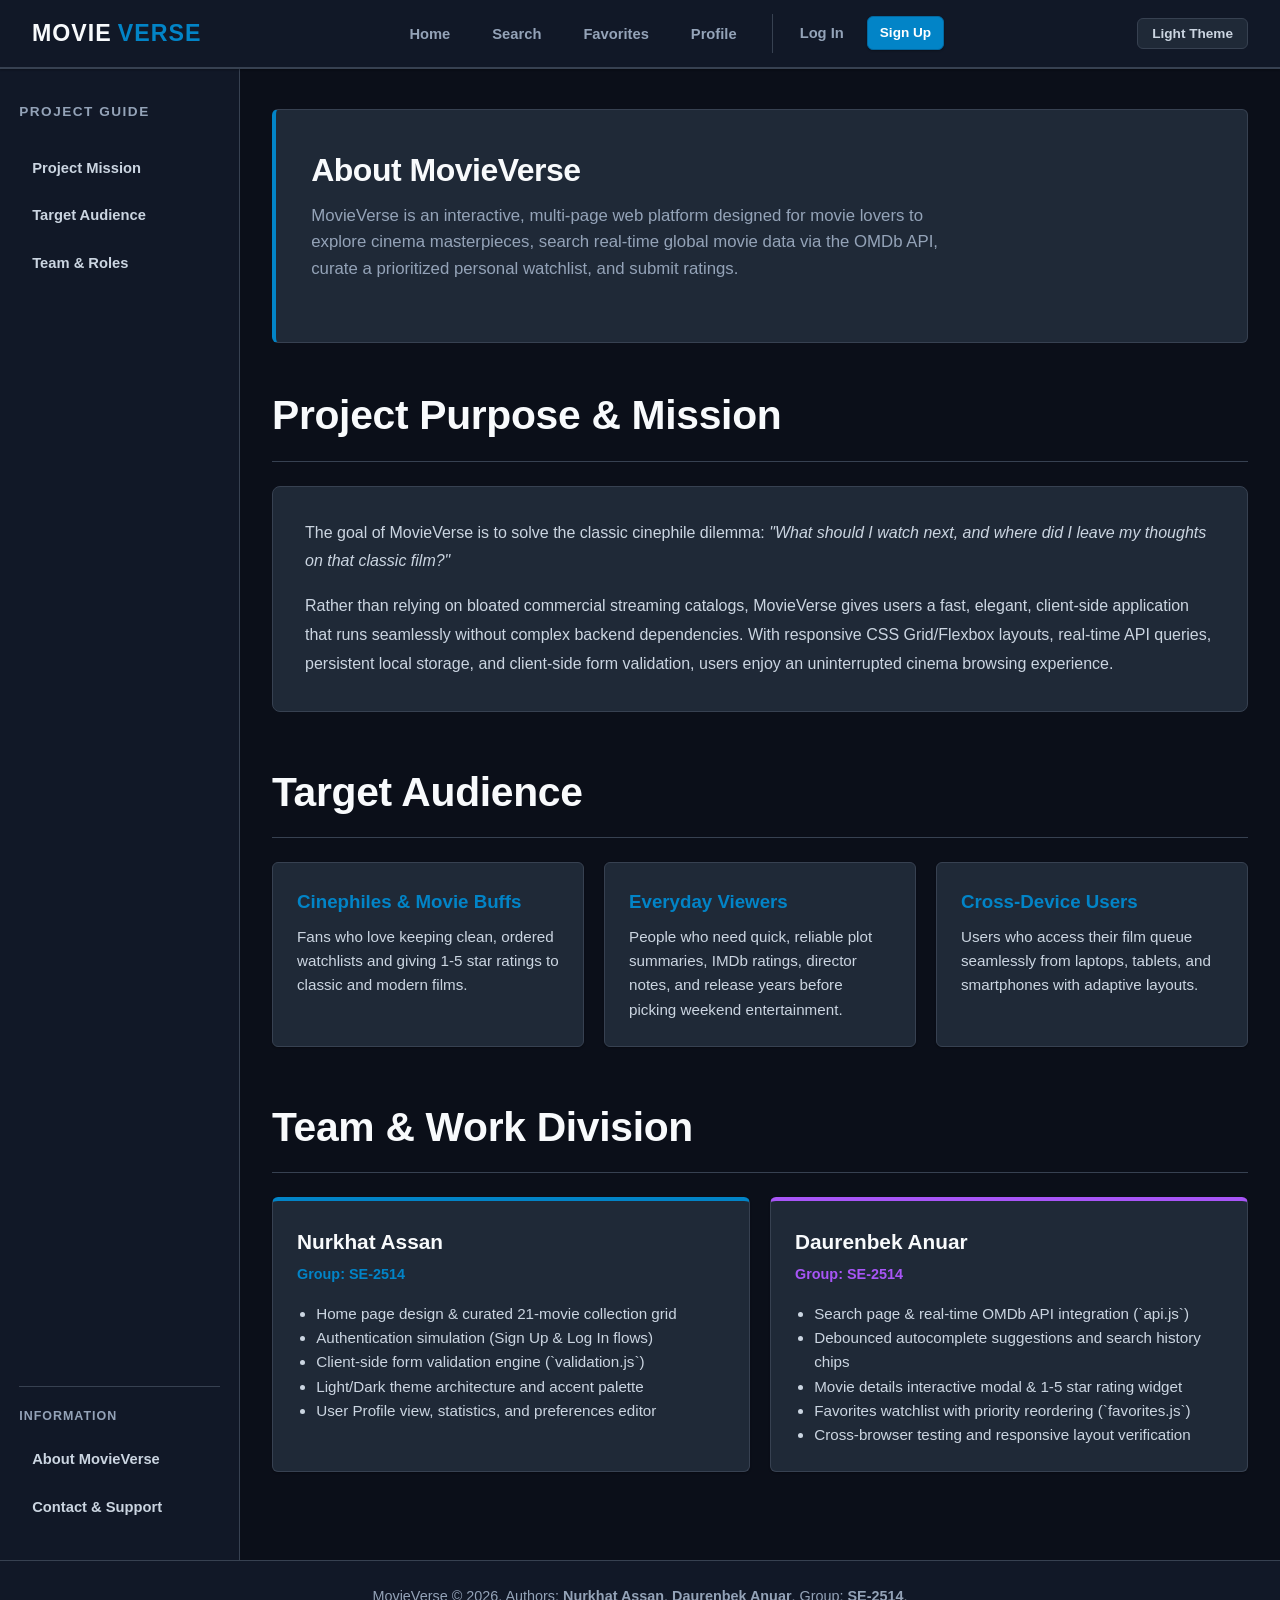
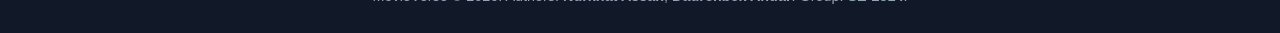
==== commit c9cae389: "Final polish: remove stats and hero greeting, move About and Contact to sidebar bottom, fix audio cl" ====
--- a/about.html
+++ b/about.html
@@ -41,8 +41,6 @@
                     <li><a href="movie.html">Search</a></li>
                     <li><a href="favorites.html">Favorites</a></li>
                     <li><a href="profile.html">Profile</a></li>
-                    <li><a href="about.html" class="active">About</a></li>
-                    <li><a href="contact.html">Contact</a></li>
                     <li class="nav-auth" id="nav-auth">
                         <a href="login.html">Log In</a>
                         <a href="signup.html" class="btn" style="padding: 5px 12px; font-size: 0.85rem;">Sign Up</a>
@@ -58,13 +56,21 @@
 
         <!-- Sidebar -->
         <aside class="sidebar">
-            <h2>Project Guide</h2>
-            <ul>
-                <li><a href="#mission">Project Mission</a></li>
-                <li><a href="#audience">Target Audience</a></li>
-                <li><a href="#architecture">Tech Stack</a></li>
-                <li><a href="#team">Team & Roles</a></li>
-            </ul>
+            <div class="sidebar-nav-group">
+                <h2>Project Guide</h2>
+                <ul>
+                    <li><a href="#mission">Project Mission</a></li>
+                    <li><a href="#audience">Target Audience</a></li>
+                    <li><a href="#team">Team & Roles</a></li>
+                </ul>
+            </div>
+            <div class="sidebar-bottom">
+                <h3>Information</h3>
+                <ul>
+                    <li><a href="about.html" class="active">About MovieVerse</a></li>
+                    <li><a href="contact.html">Contact & Support</a></li>
+                </ul>
+            </div>
         </aside>
 
         <!-- Main Content -->
@@ -111,56 +117,6 @@
                     </div>
                 </section>
 
-                <!-- Architecture & Tech Stack -->
-                <section id="architecture" style="margin-bottom: 3rem;">
-                    <div class="section-title">
-                        <h2>Architecture & Technologies</h2>
-                    </div>
-                    <div class="table-wrapper">
-                        <table class="ratings-table">
-                            <thead>
-                                <tr>
-                                    <th>Component</th>
-                                    <th>Implementation Details</th>
-                                    <th>Course Requirement Fit</th>
-                                </tr>
-                            </thead>
-                            <tbody>
-                                <tr>
-                                    <td><strong>Layout & Styling</strong></td>
-                                    <td>Semantic HTML5, CSS Grid page areas, Flexbox component alignment, media queries (desktop, tablet, mobile).</td>
-                                    <td>Responsiveness (10 pts)</td>
-                                </tr>
-                                <tr>
-                                    <td><strong>Themes & Accents</strong></td>
-                                    <td>CSS custom variables (`--bg-base`, `--accent`), early `<head>` script preventing FOUC, light/dark switch.</td>
-                                    <td>Light & Dark Modes (5 pts)</td>
-                                </tr>
-                                <tr>
-                                    <td><strong>API Integration</strong></td>
-                                    <td>OMDb API with key `7e7c63b6`, `async/await`, `fetch()`, request debouncing (350ms), loading spinners, error fallback.</td>
-                                    <td>External API Integration (10 pts)</td>
-                                </tr>
-                                <tr>
-                                    <td><strong>Simulated Auth</strong></td>
-                                    <td>Sign up, login, credential verification, and route guards all running in client `localStorage`.</td>
-                                    <td>JS Functionality (25 pts)</td>
-                                </tr>
-                                <tr>
-                                    <td><strong>Strict Validation</strong></td>
-                                    <td>Custom regex for email & KZ phones (`+7 7XX XXX XX XX`), password complexity, novalidate, zero HTML5 validation attributes.</td>
-                                    <td>Form Validation (25 pts)</td>
-                                </tr>
-                                <tr>
-                                    <td><strong>Audio Feedback</strong></td>
-                                    <td>Web Audio API oscillator tone synthesis (clicks, success, error) with mute control and no audio files.</td>
-                                    <td>UI Effects & Animations (5 pts)</td>
-                                </tr>
-                            </tbody>
-                        </table>
-                    </div>
-                </section>
-
                 <!-- Team Work Division -->
                 <section id="team" style="margin-bottom: 3rem;">
                     <div class="section-title">
--- a/css/style.css
+++ b/css/style.css
@@ -31,11 +31,11 @@
     --shadow-md: 0 4px 6px -1px rgba(0, 0, 0, 0.4);
     --shadow-lg: 0 10px 15px -3px rgba(0, 0, 0, 0.5);
     
-    /* Rugged, sharp angular corners */
-    --radius-sm: 2px;
-    --radius-md: 3px;
-    --radius-lg: 4px;
-    --radius-full: 2px;
+    /* Subtle rounded corners */
+    --radius-sm: 6px;
+    --radius-md: 8px;
+    --radius-lg: 12px;
+    --radius-full: 9999px;
     
     --transition-fast: 0.15s ease;
     --transition-normal: 0.2s ease;
@@ -364,7 +364,7 @@
 .accent-swatch {
     width: 22px;
     height: 22px;
-    border-radius: 2px;
+    border-radius: 4px;
     border: 2px solid transparent;
     cursor: pointer;
 }
@@ -385,7 +385,31 @@
     background-color: var(--bg-surface);
     border-right: 1px solid var(--border-color);
     padding: 2rem 1.2rem;
+    display: flex;
+    flex-direction: column;
+    justify-content: space-between;
     transition: background-color var(--transition-normal), border-color var(--transition-normal);
+}
+
+.sidebar-nav-group {
+    display: flex;
+    flex-direction: column;
+    gap: 6px;
+}
+
+.sidebar-bottom {
+    margin-top: 2rem;
+    padding-top: 1.2rem;
+    border-top: 1px solid var(--border-color);
+}
+
+.sidebar-bottom h3 {
+    color: var(--text-muted);
+    font-size: 0.78rem;
+    text-transform: uppercase;
+    letter-spacing: 1px;
+    margin-bottom: 0.8rem;
+    font-weight: 700;
 }
 
 .sidebar h2 {
@@ -557,7 +581,7 @@
     border: 1px solid var(--border-color);
     color: var(--text-secondary);
     padding: 7px 16px;
-    border-radius: 2px;
+    border-radius: var(--radius-sm);
     font-size: 0.88rem;
     font-weight: 700;
     text-transform: uppercase;
@@ -624,7 +648,7 @@
     right: 8px;
     width: 34px;
     height: 34px;
-    border-radius: 2px;
+    border-radius: var(--radius-sm);
     background-color: rgba(15, 23, 42, 0.85);
     border: 1px solid rgba(255, 255, 255, 0.2);
     color: #e2e8f0;
@@ -680,8 +704,8 @@
 
 .badge {
     display: inline-block;
-    padding: 2px 8px;
-    border-radius: 2px;
+    padding: 3px 8px;
+    border-radius: 4px;
     font-size: 0.75rem;
     font-weight: 700;
     text-transform: uppercase;
@@ -954,8 +978,8 @@
     background-color: var(--bg-card);
     border: 1px solid var(--border-color);
     color: var(--text-secondary);
-    padding: 5px 12px;
-    border-radius: 2px;
+    padding: 6px 14px;
+    border-radius: var(--radius-sm);
     font-size: 0.85rem;
     font-weight: 600;
     cursor: pointer;
